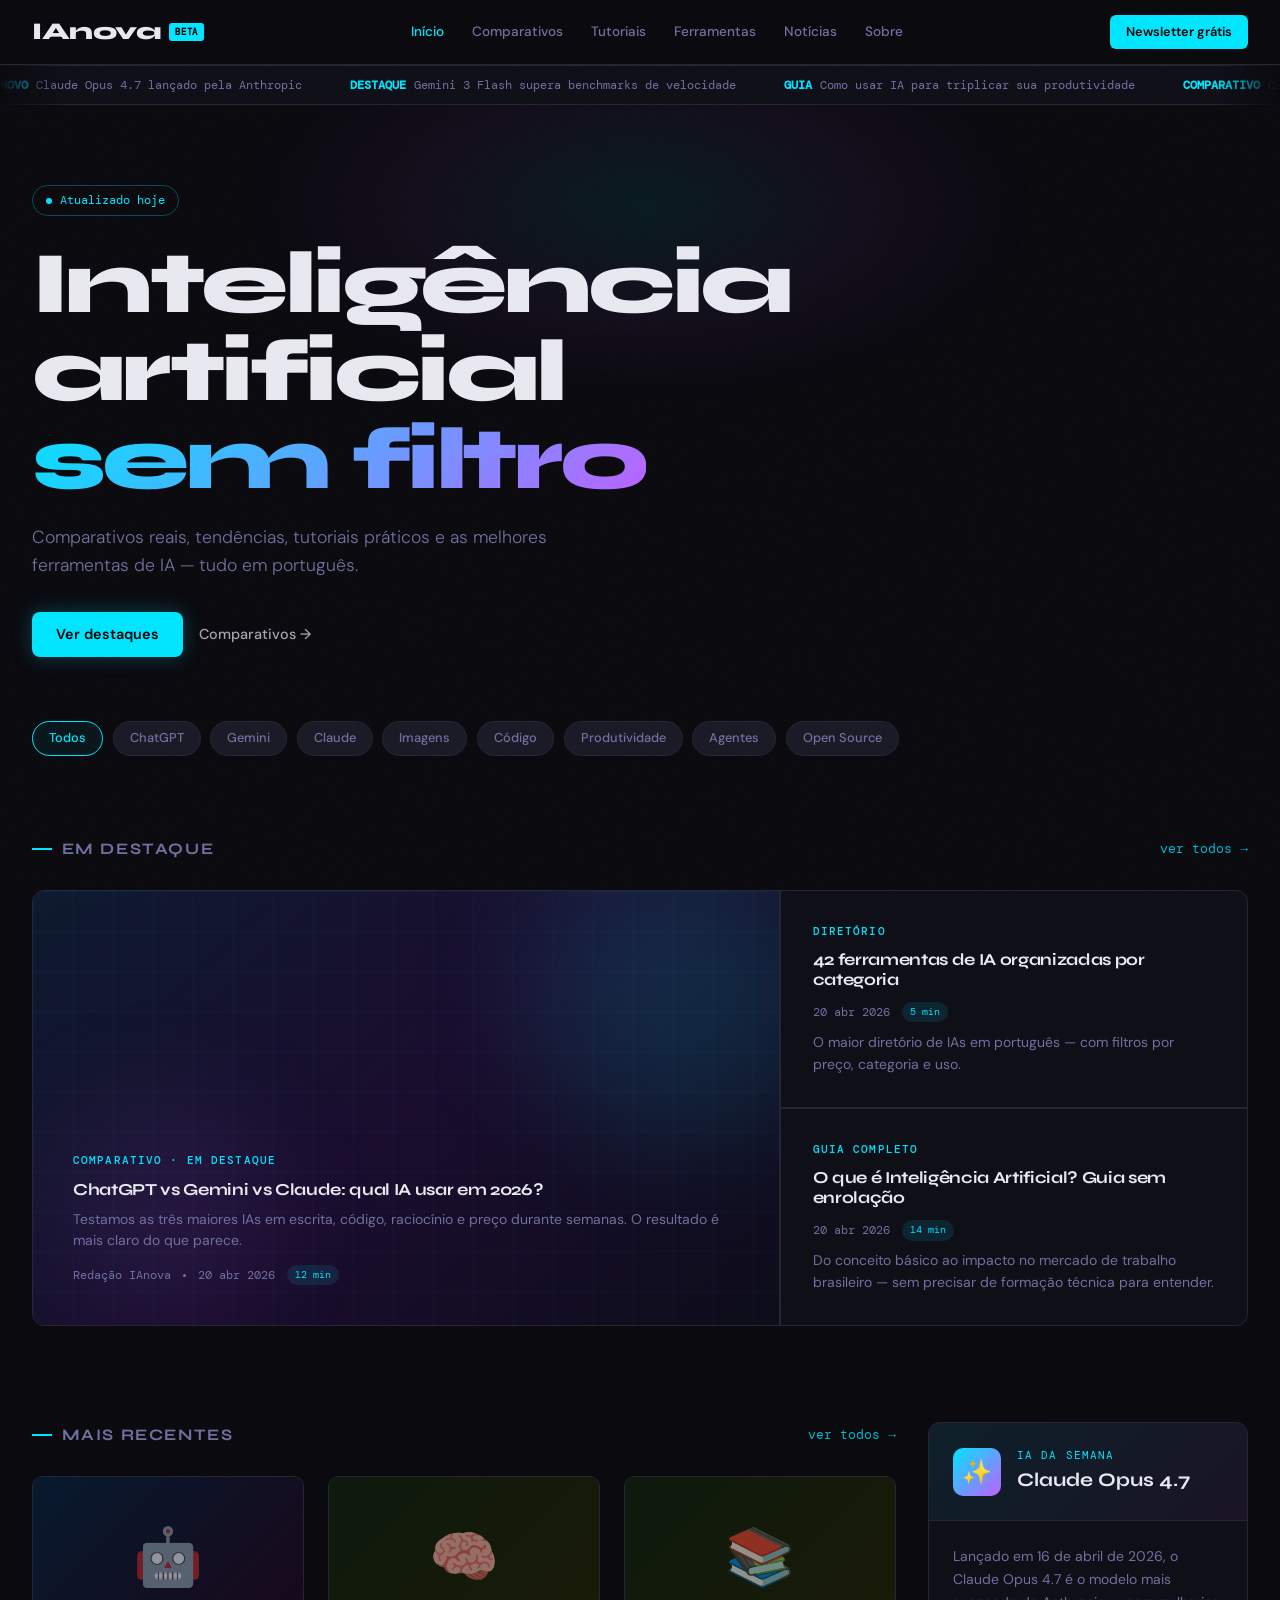
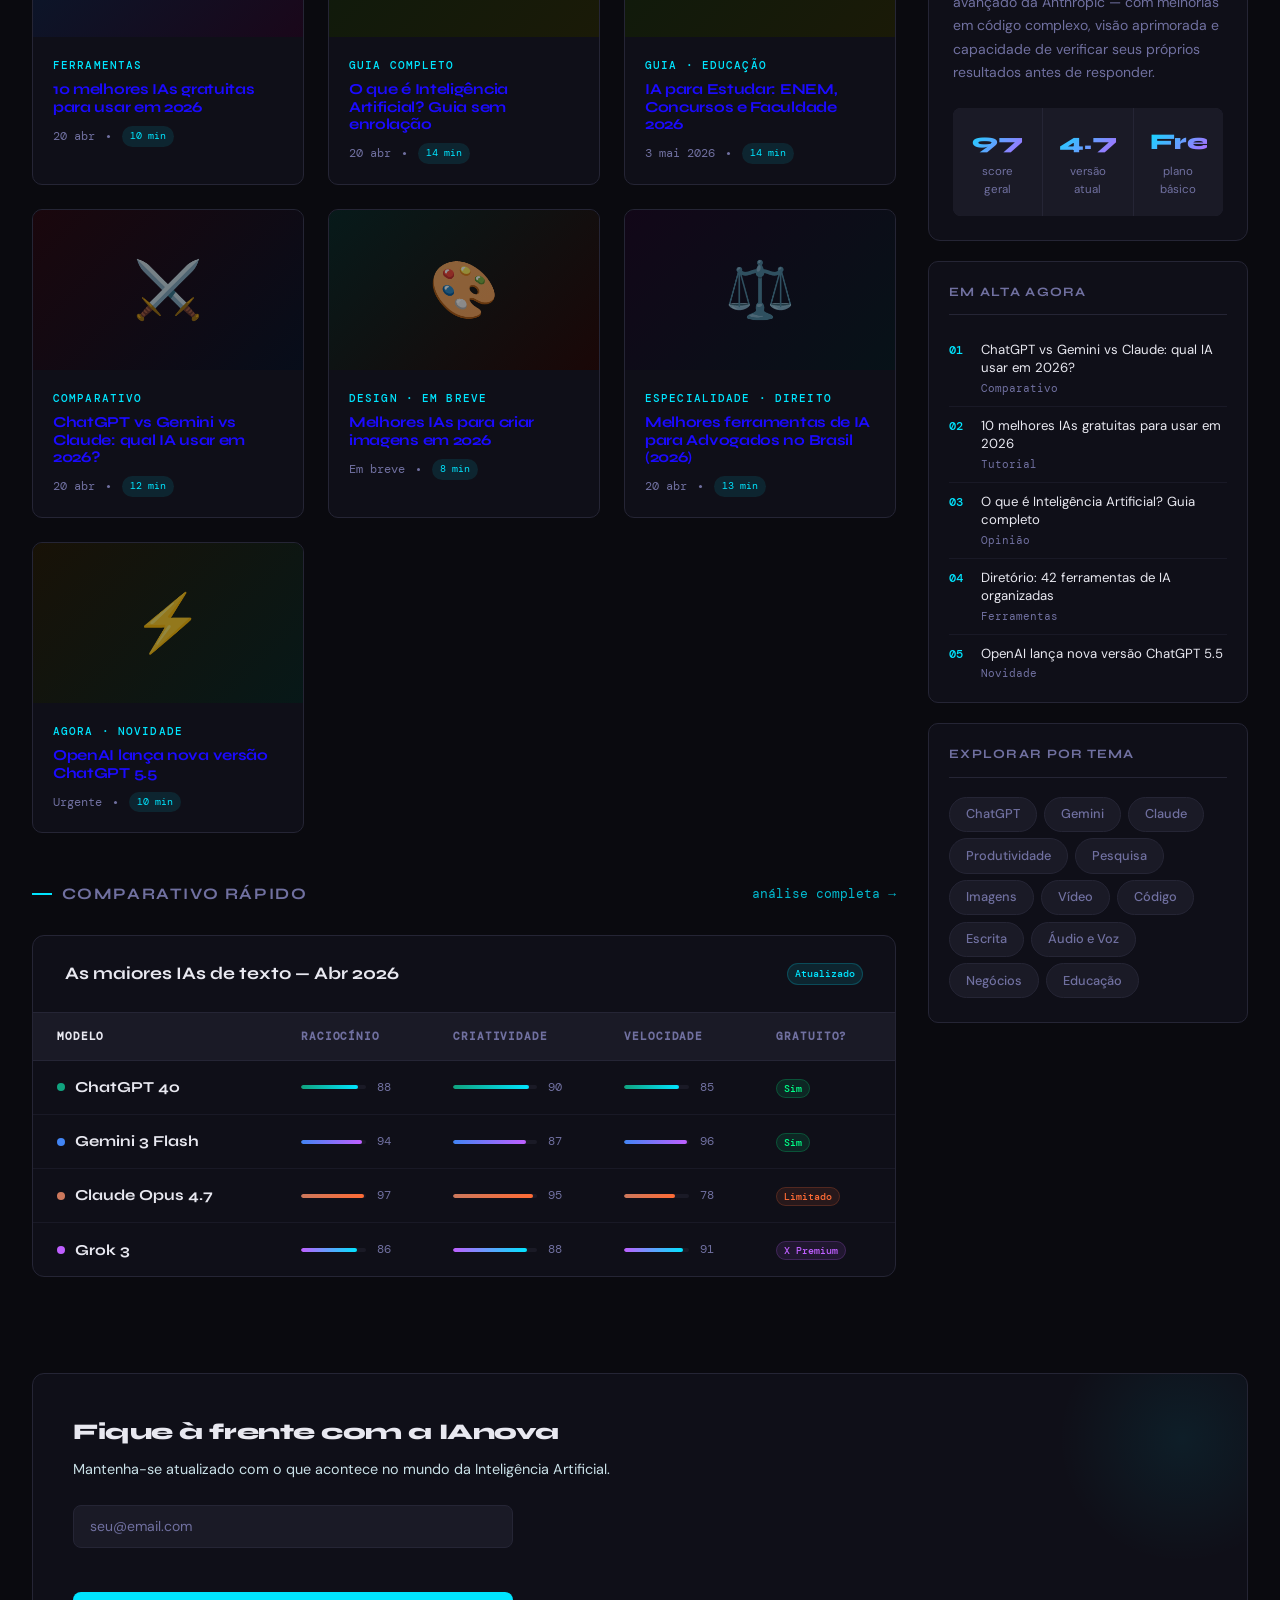
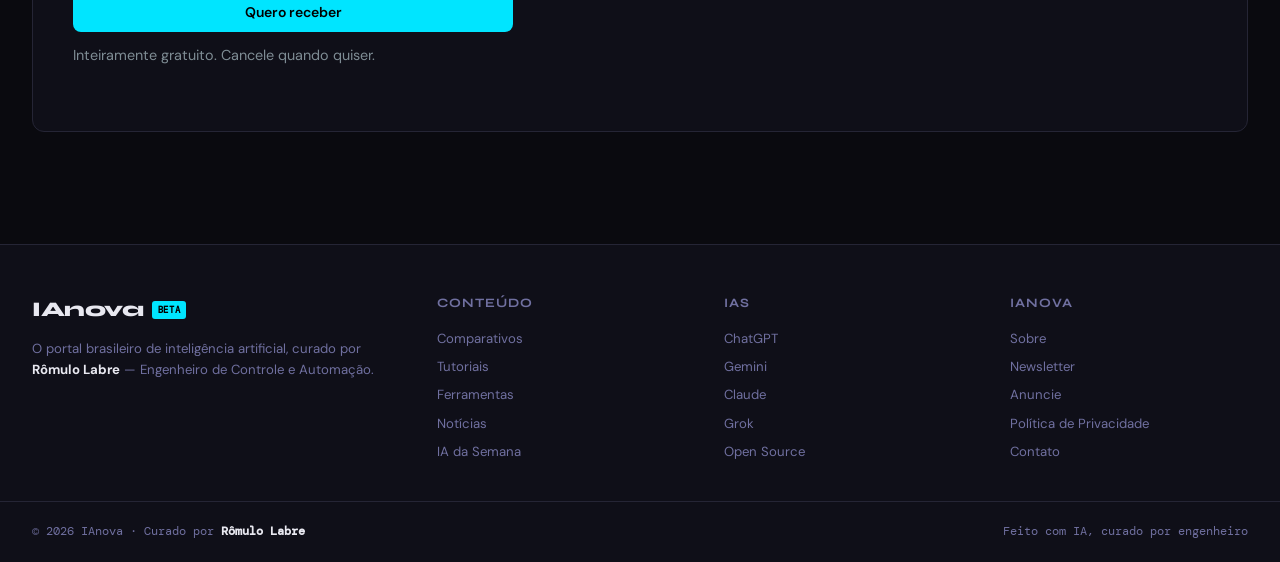
==== index.html @ 17c067c6 "Adicionado newsletter Add newsletter botao com captcha" ====
<!DOCTYPE html>
<html lang="pt-BR">
<head>
  <!-- Google tag (gtag.js) -->
<script async src="https://www.googletagmanager.com/gtag/js?id=G-01B01RZD96"></script>
<script>
  window.dataLayer = window.dataLayer || [];
  function gtag(){dataLayer.push(arguments);}
  gtag('js', new Date());

  gtag('config', 'G-01B01RZD96');
</script>
  <meta charset="UTF-8" />
  <meta name="viewport" content="width=device-width, initial-scale=1.0" />

  <!-- ═══ SEO PRIMÁRIO ═══ -->
  <title>IAnova — O portal de inteligência artificial</title>
  <meta name="description" content="Comparativos, tutoriais, novidades e as melhores ferramentas de inteligência artificial em português. Tudo que você precisa saber sobre IA — sem papo técnico desnecessário." />
  <meta name="keywords" content="inteligência artificial, IA, ChatGPT, Gemini, Claude, ferramentas de IA, comparativo IA, IA em português, inteligência artificial 2026, melhores IAs, IA para trabalho, IA para estudar" />
  <meta name="author" content="Redação IAnova" />
  <meta name="robots" content="index, follow, max-snippet:-1, max-image-preview:large, max-video-preview:-1" />
  <link rel="canonical" href="https://ianova.ia.br/" />
  <meta name="language" content="pt-BR" />
  <meta name="revisit-after" content="3 days" />
  <meta name="rating" content="general" />

  <!-- ═══ OPEN GRAPH (Facebook, WhatsApp, LinkedIn) ═══ -->
  <meta property="og:type" content="website" />
  <meta property="og:site_name" content="IAnova" />
  <meta property="og:title" content="IAnova — O portal brasileiro de inteligência artificial" />
  <meta property="og:description" content="Comparativos reais, tutoriais práticos e as melhores ferramentas de IA em português. Fique à frente com a IAnova." />
  <meta property="og:url" content="https://ianova.ia.br/" />
  <meta property="og:image" content="https://ianova.ia.br/assets/og-home.png" />
  <meta property="og:image:width" content="1200" />
  <meta property="og:image:height" content="630" />
  <meta property="og:image:alt" content="IAnova — Portal de Inteligência Artificial em Português" />
  <meta property="og:locale" content="pt_BR" />

  <!-- ═══ TWITTER / X CARD ═══ -->
  <meta name="twitter:card" content="summary_large_image" />
  <meta name="twitter:site" content="@ianova" />
  <meta name="twitter:title" content="IAnova — O portal brasileiro de inteligência artificial" />
  <meta name="twitter:description" content="Comparativos reais, tutoriais práticos e as melhores ferramentas de IA em português." />
  <meta name="twitter:image" content="https://ianova.ia.br/assets/og-home.png" />

  <!-- ═══ SCHEMA.ORG — WEBSITE ═══ -->
  <script type="application/ld+json">
  {
    "@context": "https://schema.org",
    "@type": "WebSite",
    "name": "IAnova",
    "url": "https://ianova.ia.br",
    "description": "Portal brasileiro de inteligência artificial com comparativos, tutoriais e novidades em português.",
    "inLanguage": "pt-BR",
    "potentialAction": {
      "@type": "SearchAction",
      "target": "https://ianova.ia.br/busca?q={search_term_string}",
      "query-input": "required name=search_term_string"
    },
    "publisher": {
      "@type": "Organization",
      "name": "IAnova",
      "url": "https://ianova.ia.br",
      "logo": {
        "@type": "ImageObject",
        "url": "https://ianova.ia.br/assets/logo.png"
      }
    }
  }
  </script>

  <!-- ═══ SCHEMA.ORG — SITELINKS SEARCHBOX ═══ -->
  <script type="application/ld+json">
  {
    "@context": "https://schema.org",
    "@type": "Organization",
    "name": "IAnova",
    "url": "https://ianova.ia.br",
    "sameAs": [
      "https://twitter.com/ianova",
      "https://instagram.com/ianova",
      "https://youtube.com/@ianova"
    ]
  }
  </script>

  <!-- ═══ PERFORMANCE ═══ -->
  <!-- ═══ CSS GLOBAL ═══ -->
  <link rel="stylesheet" href="style.css" />

  <link rel="preconnect" href="https://fonts.googleapis.com" />
  <link rel="preconnect" href="https://fonts.gstatic.com" crossorigin />
  <link href="https://fonts.googleapis.com/css2?family=Syne:wght@400;600;700;800&family=DM+Sans:ital,wght@0,300;0,400;0,500;1,300&family=DM+Mono:wght@400;500&display=swap" rel="stylesheet" />

  <!-- Favicon SVG (moderno, funciona na maioria dos browsers) -->
  <link rel="icon" type="image/svg+xml" href="favicon.svg" />

  <!-- Fallback para browsers antigos -->
  <link rel="shortcut icon" href="favicon.svg" />

  <style>
    /* ═══ CSS ESPECÍFICO DESTA PÁGINA ═══
       CSS global em style.css
    ═══════════════════════════════════ */
    *, *::before, *::after { box-sizing: border-box; margin: 0; padding: 0; }

    :root {
      --bg:        #0a0a0f;
      --bg2:       #0f0f18;
      --bg3:       #16161f;
      --surface:   #1a1a26;
      --border:    #252535;
      --text:      #e8e8f0;
      --text2:     #c9e0e7;
      --muted:     #7070a0;
      --accent:    #00e5ff;
      --accent2:   #bf5fff;
      --accent3:   #ff6b35;
      --green:     #00ff88;
      --blue:      #1b0aff;
      --font-head: 'Syne', sans-serif;
      --font-body: 'DM Sans', sans-serif;
      --font-mono: 'DM Mono', monospace;
    }

    html { scroll-behavior: smooth; }

    body {
      background: var(--bg);
      color: var(--text);
      font-family: var(--font-body);
      font-size: 16px;
      line-height: 1.6;
      overflow-x: hidden;
    }

    /* ─── NOISE OVERLAY ─── */
    body::before {
      content: '';
      position: fixed; inset: 0;
      background-image: url("data:image/svg+xml,%3Csvg viewBox='0 0 256 256' xmlns='http://www.w3.org/2000/svg'%3E%3Cfilter id='noise'%3E%3CfeTurbulence type='fractalNoise' baseFrequency='0.9' numOctaves='4' stitchTiles='stitch'/%3E%3C/filter%3E%3Crect width='100%25' height='100%25' filter='url(%23noise)' opacity='0.04'/%3E%3C/svg%3E");
      pointer-events: none; z-index: 9999; opacity: .4;
    }

    /* ─── SCROLLBAR ─── */
    ::-webkit-scrollbar { width: 4px; }
    ::-webkit-scrollbar-track { background: var(--bg); }
    ::-webkit-scrollbar-thumb { background: var(--accent); border-radius: 2px; }

    /* ─── HEADER ─── */
    header {
      position: sticky; top: 0; z-index: 100;
      background: rgba(10,10,15,.85);
      backdrop-filter: blur(20px);
      border-bottom: 1px solid var(--border);
    }

    .header-inner {
      max-width: 1280px; margin: 0 auto;
      padding: 0 2rem;
      display: flex; align-items: center; justify-content: space-between;
      height: 64px;
    }

    .logo {
      font-family: var(--font-head);
      font-size: 1.5rem; font-weight: 800;
      color: var(--text); text-decoration: none;
      display: flex; align-items: center; gap: .5rem;
      letter-spacing: -.02em;
    }

    .logo-badge {
      background: var(--accent);
      color: #000;
      font-size: .55rem; font-weight: 700;
      padding: 2px 6px; border-radius: 3px;
      font-family: var(--font-mono);
      letter-spacing: .08em;
    }

    nav { display: flex; gap: .25rem; }

    nav a {
      color: var(--muted); text-decoration: none;
      font-size: .85rem; font-weight: 500;
      padding: .4rem .75rem; border-radius: 6px;
      transition: color .2s, background .2s;
    }

    nav a:hover { color: var(--text); background: var(--surface); }
    nav a.active { color: var(--accent); }

    .header-cta {
      background: var(--accent);
      color: #000; border: none;
      font-family: var(--font-body); font-size: .8rem; font-weight: 600;
      padding: .45rem 1rem; border-radius: 6px; cursor: pointer;
      transition: opacity .2s, transform .15s;
      text-decoration: none;
    }
    .header-cta:hover { opacity: .85; transform: translateY(-1px); }

    /* ─── HERO ─── */
    .hero {
      position: relative;
      padding: 5rem 2rem 4rem;
      overflow: hidden;
      max-width: 1280px; margin: 0 auto;
    }

    .hero-glow {
      position: absolute; top: -100px; left: 50%;
      transform: translateX(-50%);
      width: 800px; height: 400px;
      background: radial-gradient(ellipse at center, rgba(0,229,255,.08) 0%, rgba(191,95,255,.05) 40%, transparent 70%);
      pointer-events: none;
    }

    .hero-tag {
      display: inline-flex; align-items: center; gap: .5rem;
      font-family: var(--font-mono); font-size: .75rem;
      color: var(--accent); border: 1px solid rgba(0,229,255,.3);
      padding: .3rem .8rem; border-radius: 100px;
      margin-bottom: 1.5rem;
      animation: fadeUp .6s ease both;
    }

    .hero-tag::before {
      content: ''; width: 6px; height: 6px;
      background: var(--accent); border-radius: 50%;
      animation: pulse 2s infinite;
    }

    @keyframes pulse {
      0%,100% { opacity: 1; transform: scale(1); }
      50% { opacity: .4; transform: scale(.7); }
    }

    .hero h1 {
      font-family: var(--font-head);
      font-size: clamp(2.8rem, 7vw, 5.5rem);
      font-weight: 800;
      line-height: 1.0;
      letter-spacing: -.04em;
      max-width: 800px;
      animation: fadeUp .6s .1s ease both;
    }

    .hero h1 em {
      font-style: normal;
      background: linear-gradient(135deg, var(--accent) 0%, var(--accent2) 100%);
      -webkit-background-clip: text; -webkit-text-fill-color: transparent;
      background-clip: text;
    }

    .hero-sub {
      font-size: 1.1rem; color: var(--muted); font-weight: 300;
      max-width: 520px; margin-top: 1.2rem;
      animation: fadeUp .6s .2s ease both;
    }

    .hero-actions {
      display: flex; gap: 1rem; align-items: center;
      margin-top: 2rem;
      animation: fadeUp .6s .3s ease both;
    }

    .btn-primary {
      background: var(--accent); color: #000;
      font-family: var(--font-body); font-weight: 600; font-size: .9rem;
      padding: .7rem 1.5rem; border-radius: 8px;
      text-decoration: none; border: none; cursor: pointer;
      transition: transform .15s, box-shadow .2s;
      box-shadow: 0 0 20px rgba(0,229,255,.25);
    }
    .btn-primary:hover { transform: translateY(-2px); box-shadow: 0 0 30px rgba(0,229,255,.4); }

    .btn-ghost {
      color: var(--text); font-size: .9rem; font-weight: 500;
      text-decoration: none; display: flex; align-items: center; gap: .4rem;
      opacity: .7; transition: opacity .2s;
    }
    .btn-ghost:hover { opacity: 1; }

    @keyframes fadeUp {
      from { opacity: 0; transform: translateY(16px); }
      to   { opacity: 1; transform: translateY(0); }
    }

    /* ─── TICKER ─── */
    .ticker-wrap {
      border-top: 1px solid var(--border);
      border-bottom: 1px solid var(--border);
      background: var(--bg2);
      overflow: hidden; padding: .6rem 0;
      position: relative;
      -webkit-mask-image: linear-gradient(to right, transparent 0%, black 5%, black 95%, transparent 100%);
      mask-image: linear-gradient(to right, transparent 0%, black 5%, black 95%, transparent 100%);
    }

    .ticker-inner {
      display: flex; gap: 3rem;
      animation: ticker 40s linear infinite;
      white-space: nowrap;
      will-change: transform;
      transform: translateZ(0);
      -webkit-font-smoothing: antialiased;
      backface-visibility: hidden;
    }

    .ticker-wrap:hover .ticker-inner { animation-play-state: paused; }

    .ticker-item {
      font-family: var(--font-mono); font-size: .75rem;
      color: var(--muted); display: flex; align-items: center; gap: .5rem;
      flex-shrink: 0;
    }

    .ticker-item span { color: var(--accent); font-weight: 600; }

    @keyframes ticker {
      from { transform: translate3d(0, 0, 0); }
      to   { transform: translate3d(-50%, 0, 0); }
    }

    /* ─── FEATURED ─── */
    .section { max-width: 1280px; margin: 0 auto; padding: 3rem 2rem; }

    .section-header {
      display: flex; align-items: center; justify-content: space-between;
      margin-bottom: 1.75rem;
    }

    .section-title {
      font-family: var(--font-head); font-size: 1rem; font-weight: 700;
      color: var(--muted); text-transform: uppercase; letter-spacing: .1em;
      display: flex; align-items: center; gap: .6rem;
    }

    .section-title::before {
      content: ''; display: block;
      width: 20px; height: 2px; background: var(--accent);
    }

    .see-all {
      font-size: .8rem; color: var(--accent); text-decoration: none;
      font-family: var(--font-mono);
      opacity: .8; transition: opacity .2s;
    }
    .see-all:hover { opacity: 1; }

    /* ─── FEATURED GRID ─── */
    .featured-grid {
      display: grid;
      grid-template-columns: 1.6fr 1fr;
      grid-template-rows: auto auto;
      gap: 1.5px;
      background: var(--border);
      border: 1px solid var(--border);
      border-radius: 12px;
      overflow: hidden;
    }

    .card {
      background: var(--bg2);
      padding: 2rem;
      position: relative;
      overflow: hidden;
      cursor: pointer;
      transition: background .2s;
    }
    .card:hover { background: var(--bg3); }

    .card-main {
      grid-row: 1 / 3;
      padding: 2.5rem;
      display: flex; flex-direction: column; justify-content: flex-end;
      min-height: 420px;
    }

    .card-main::before {
      content: '';
      position: absolute; inset: 0;
      background: linear-gradient(135deg, rgba(0,229,255,.06) 0%, rgba(191,95,255,.04) 100%);
    }

    .card-main .card-img-placeholder {
      position: absolute; inset: 0;
      background: linear-gradient(135deg, #0d1a2e 0%, #1a0d2e 50%, #0d0d1a 100%);
    }

    .card-img-placeholder { z-index: 0; }

    .card-img-placeholder .grid-lines {
      position: absolute; inset: 0;
      background-image:
        linear-gradient(rgba(0,229,255,.04) 1px, transparent 1px),
        linear-gradient(90deg, rgba(0,229,255,.04) 1px, transparent 1px);
      background-size: 40px 40px;
    }

    .card-img-placeholder .orb {
      position: absolute;
      border-radius: 50%;
      filter: blur(60px);
    }
    .orb-1 { width: 300px; height: 300px; background: rgba(0,229,255,.12); top: -50px; right: -50px; }
    .orb-2 { width: 200px; height: 200px; background: rgba(191,95,255,.1); bottom: 20px; left: 30px; }

    .card-content { position: relative; z-index: 1; }

    .card-category {
      font-family: var(--font-mono); font-size: .7rem; font-weight: 500;
      text-transform: uppercase; letter-spacing: .1em;
      color: var(--accent); margin-bottom: .6rem;
    }

    .card-title {
      font-family: var(--font-head); font-weight: 700;
      line-height: 1.15; letter-spacing: -.02em;
    }

    .card-main .card-title { font-size: clamp(1.4rem, 2.5vw, 2rem); color: #fff; }
    .card .card-title { font-size: 1.05rem; color: var(--text); }

    .card-meta {
      display: flex; align-items: center; gap: .75rem;
      margin-top: .8rem; font-size: .75rem; color: var(--muted);
      font-family: var(--font-mono);
    }

    .card-meta .dot { width: 3px; height: 3px; background: var(--muted); border-radius: 50%; }

    .read-time {
      background: rgba(0,229,255,.1); color: var(--accent);
      font-size: .65rem; padding: 2px 8px; border-radius: 100px;
      font-family: var(--font-mono);
    }

    .card-excerpt { font-size: .875rem; color: var(--muted); margin-top: .6rem; line-height: 1.55; }

    .card-tag {
      display: inline-block;
      background: var(--surface); color: var(--muted);
      font-size: .65rem; font-family: var(--font-mono);
      padding: 3px 8px; border-radius: 4px; margin-right: .3rem; margin-top: .5rem;
      border: 1px solid var(--border);
    }

    /* ─── TOPICS BAR ─── */
    .topics {
      max-width: 1280px; margin: 0 auto; padding: 0 2rem 2rem;
      display: flex; gap: .6rem; flex-wrap: wrap;
    }

    .topic-pill {
      background: var(--surface); color: var(--muted);
      font-size: .8rem; font-weight: 500;
      padding: .4rem 1rem; border-radius: 100px;
      border: 1px solid var(--border);
      text-decoration: none; cursor: pointer;
      transition: border-color .2s, color .2s, background .2s;
    }
    .topic-pill:hover, .topic-pill.active {
      border-color: var(--accent); color: var(--accent);
      background: rgba(0,229,255,.06);
    }

    /* ─── ARTICLE LIST ─── */
    .articles-grid {
      display: grid;
      grid-template-columns: repeat(3, 1fr);
      gap: 1.5rem;
    }

    .article-card {
      background: var(--bg2); border: 1px solid var(--border);
      border-radius: 10px; overflow: hidden;
      transition: border-color .2s, transform .2s;
      cursor: pointer; text-decoration: none; display: block;
    }

    .article-card:hover {
      border-color: rgba(0,229,255,.3);
      transform: translateY(-3px);
    }

    .article-thumb {
      height: 160px; position: relative; overflow: hidden;
    }

    .thumb-gradient {
      position: absolute; inset: 0;
    }

    .thumb-1 { background: linear-gradient(135deg, #071a2e, #1a071a); }
    .thumb-2 { background: linear-gradient(135deg, #0d1a0d, #1a1a07); }
    .thumb-3 { background: linear-gradient(135deg, #1a070d, #070d1a); }
    .thumb-4 { background: linear-gradient(135deg, #071a1a, #1a0707); }
    .thumb-5 { background: linear-gradient(135deg, #120718, #071218); }
    .thumb-6 { background: linear-gradient(135deg, #181207, #071818); }

    .thumb-icon {
      position: absolute; inset: 0;
      display: flex; align-items: center; justify-content: center;
      font-size: 3.5rem; opacity: .55;
    }

    .article-body { padding: 1.25rem; }
    .article-body .card-category { margin-bottom: .4rem; }
    .article-body .card-title { font-size: .95rem; color: var(--blue); }
    .article-body .card-meta { margin-top: .6rem; }

    /* ─── COMPARISON TABLE ─── */
    .compare-wrap {
      background: var(--bg2); border: 1px solid var(--border);
      border-radius: 12px; overflow: hidden;
    }

    .compare-header {
      padding: 1.5rem 2rem;
      border-bottom: 1px solid var(--border);
      display: flex; align-items: center; justify-content: space-between;
    }

    .compare-header h3 {
      font-family: var(--font-head); font-size: 1.1rem; font-weight: 700;
    }

    .compare-table { width: 100%; border-collapse: collapse; }

    .compare-table th {
      font-family: var(--font-mono); font-size: .7rem;
      text-transform: uppercase; letter-spacing: .08em;
      color: var(--muted); padding: .9rem 1.5rem;
      text-align: left; border-bottom: 1px solid var(--border);
      background: var(--surface);
    }

    .compare-table th:first-child { color: var(--text); }

    .compare-table td {
      padding: .9rem 1.5rem;
      font-size: .85rem; border-bottom: 1px solid rgba(37,37,53,.5);
      vertical-align: middle;
    }

    .compare-table tr:last-child td { border-bottom: none; }
    .compare-table tr:hover td { background: rgba(255,255,255,.02); }

    .ai-name {
      font-family: var(--font-head); font-weight: 700; font-size: .95rem;
      display: flex; align-items: center; gap: .6rem;
    }

    .ai-dot { width: 8px; height: 8px; border-radius: 50%; flex-shrink: 0; }

    .score-bar-wrap { display: flex; align-items: center; gap: .7rem; }
    .score-bar {
      flex: 1; height: 4px; background: var(--surface); border-radius: 2px; overflow: hidden;
    }
    .score-fill { height: 100%; border-radius: 2px; transition: width .8s ease; }
    .score-num { font-family: var(--font-mono); font-size: .75rem; color: var(--muted); min-width: 28px; }

    .badge {
      font-size: .65rem; font-family: var(--font-mono);
      padding: 2px 7px; border-radius: 100px; font-weight: 500;
    }
    .badge-green  { background: rgba(0,255,136,.1); color: var(--green); }
    .badge-blue   { background: rgba(0,229,255,.1); color: var(--accent); }
    .badge-purple { background: rgba(191,95,255,.1); color: var(--accent2); }
    .badge-orange { background: rgba(255,107,53,.1); color: var(--accent3); }

    /* ─── NEWSLETTER ─── */
    .newsletter {
      background: var(--bg2);
      border: 1px solid var(--border);
      border-radius: 12px;
      padding: 2.5rem;
      position: relative; overflow: hidden;
    }

    .newsletter::before {
      content: '';
      position: absolute; top: -60px; right: -60px;
      width: 250px; height: 250px;
      background: radial-gradient(circle, rgba(0,229,255,.07), transparent 70%);
      pointer-events: none;
    }

    .newsletter h3 {
      font-family: var(--font-head); font-size: 1.4rem; font-weight: 800;
      letter-spacing: -.02em; margin-bottom: .5rem;
    }

    .newsletter p { color: var(--text2); font-size: .9rem; margin-bottom: 1.5rem; }

    .nl-form { 
      display: flex; 
      max-width: 440px; 
      width: 100%;
    }

    .nl-input {
      width: 100%; /* O e-mail agora ocupa toda a largura do container */
      background: var(--surface); border: 1px solid var(--border);
      border-radius: 8px; padding: .7rem 1rem;
      color: var(--text); font-family: var(--font-body); font-size: .875rem;
      outline: none; transition: border-color .2s;
    }
    .nl-input::placeholder { color: var(--muted); }
    .nl-input::focus { border-color: var(--accent); }

    .nl-btn {
      background: var(--accent); color: #000;
      border: none; border-radius: 8px;
      font-family: var(--font-body); font-size: .875rem; font-weight: 600;
      padding: .7rem 1.25rem; cursor: pointer;
      transition: transform .15s, box-shadow .2s;
      white-space: nowrap;
      
      /* Novas propriedades para o botão se comportar bem abaixo do captcha */
      display: block;
      max-width: 440px;
      width: 100%;
      margin-top: 1.25rem;
    }
    .nl-btn:hover { transform: translateY(-1px); box-shadow: 0 4px 16px rgba(0,229,255,.3); }

    /* Ajuste no container do Captcha que fica entre o input e o botão */
    .nl-captcha-container {
      display: flex;
      justify-content: flex-start;
      max-width: 440px;
      margin-top: 1.25rem;
    }

    @media (max-width: 600px) {
      .nl-captcha-container {
        justify-content: center; /* Centraliza o reCAPTCHA no mobile */
      }
    }

    .nl-disclaimer { font-size: .72rem; color: var(--muted); margin-top: .75rem; opacity: .6; }

    /* ─── IA DA SEMANA ─── */
    .week-card {
      background: var(--bg2); border: 1px solid var(--border);
      border-radius: 12px; overflow: hidden;
    }

    .week-header {
      background: linear-gradient(135deg, rgba(0,229,255,.08), rgba(191,95,255,.06));
      padding: 1.5rem; border-bottom: 1px solid var(--border);
      display: flex; align-items: center; gap: 1rem;
    }

    .week-icon {
      width: 48px; height: 48px;
      background: linear-gradient(135deg, var(--accent), var(--accent2));
      border-radius: 10px;
      display: flex; align-items: center; justify-content: center;
      font-size: 1.5rem; flex-shrink: 0;
    }

    .week-label {
      font-family: var(--font-mono); font-size: .7rem;
      color: var(--accent); text-transform: uppercase; letter-spacing: .1em;
    }

    .week-name {
      font-family: var(--font-head); font-size: 1.2rem; font-weight: 700;
    }

    .week-body { padding: 1.5rem; }
    .week-body p { font-size: .875rem; color: var(--muted); line-height: 1.65; }

    .week-stats {
      display: grid; grid-template-columns: repeat(3, 1fr);
      gap: 1px; background: var(--border);
      margin-top: 1.5rem; border-radius: 8px; overflow: hidden;
    }

    .week-stat {
      background: var(--surface); padding: 1rem;
      text-align: center;
    }

    .week-stat .val {
      font-family: var(--font-head); font-size: 1.4rem; font-weight: 800;
      background: linear-gradient(135deg, var(--accent), var(--accent2));
      -webkit-background-clip: text; -webkit-text-fill-color: transparent;
      background-clip: text;
    }

    .week-stat .lbl { font-size: .72rem; color: var(--muted); margin-top: .2rem; }

    /* ─── SIDEBAR ─── */
    .two-col {
      display: grid; grid-template-columns: 1fr 320px; gap: 2rem;
      align-items: start;
    }

    .sidebar-widget {
      background: var(--bg2); border: 1px solid var(--border);
      border-radius: 10px; padding: 1.25rem; margin-bottom: 1.25rem;
    }

    .widget-title {
      font-family: var(--font-head); font-size: .8rem; font-weight: 700;
      color: var(--muted); text-transform: uppercase; letter-spacing: .1em;
      margin-bottom: 1rem; padding-bottom: .75rem;
      border-bottom: 1px solid var(--border);
    }

    .trending-item {
      display: flex; gap: .75rem; align-items: flex-start;
      padding: .6rem 0; border-bottom: 1px solid rgba(37,37,53,.5);
    }
    .trending-item:last-child { border-bottom: none; padding-bottom: 0; }

    .trending-num {
      font-family: var(--font-mono); font-size: .75rem;
      color: var(--accent); font-weight: 500; flex-shrink: 0;
      width: 20px;
    }

    .trending-text { font-size: .825rem; line-height: 1.4; }
    .trending-text a { color: var(--text); text-decoration: none; }
    .trending-text a:hover { color: var(--accent); }
    .trending-cat { font-size: .7rem; color: var(--muted); margin-top: .2rem; font-family: var(--font-mono); }

    /* ─── FOOTER ─── */
    footer {
      border-top: 1px solid var(--border);
      background: var(--bg2);
      margin-top: 4rem;
    }

    .footer-inner {
      max-width: 1280px; margin: 0 auto;
      padding: 3rem 2rem 2rem;
      display: grid; grid-template-columns: 1.5fr 1fr 1fr 1fr;
      gap: 3rem;
    }

    .footer-brand .logo { font-size: 1.3rem; margin-bottom: .75rem; }
    .footer-brand p { font-size: .825rem; color: var(--muted); line-height: 1.6; }

    .footer-col h4 {
      font-family: var(--font-head); font-size: .8rem; font-weight: 700;
      text-transform: uppercase; letter-spacing: .08em;
      color: var(--muted); margin-bottom: .9rem;
    }

    .footer-col a {
      display: block; color: var(--muted); text-decoration: none;
      font-size: .825rem; margin-bottom: .45rem;
      transition: color .2s;
    }
    .footer-col a:hover { color: var(--accent); }

    .footer-bottom {
      max-width: 1280px; margin: 0 auto;
      padding: 1.25rem 2rem;
      border-top: 1px solid var(--border);
      display: flex; align-items: center; justify-content: space-between;
      font-size: .75rem; color: var(--muted);
      font-family: var(--font-mono);
    }

    /* ─── HAMBURGER MENU ─── */
    .menu-toggle {
      display: none;
      flex-direction: column; gap: 5px;
      background: none; border: none; cursor: pointer; padding: .4rem;
    }
    .menu-toggle span {
      display: block; width: 22px; height: 2px;
      background: var(--text); border-radius: 2px;
      transition: all .25s;
    }
    .mobile-nav {
      display: none;
      flex-direction: column;
      background: var(--bg2);
      border-bottom: 1px solid var(--border);
      padding: .75rem 1.25rem;
    }
    .mobile-nav a {
      color: var(--muted); text-decoration: none;
      font-size: .95rem; font-weight: 500;
      padding: .65rem 0;
      border-bottom: 1px solid var(--border);
      transition: color .2s;
    }
    .mobile-nav a:last-child { border-bottom: none; }
    .mobile-nav a:hover { color: var(--accent); }
    .mobile-nav.open { display: flex; }

    /* Fixed hamburger overlay so it works from anywhere on page */
    .mobile-nav {
      position: fixed !important;
      top: 64px; left: 0; right: 0;
      z-index: 200;
      box-shadow: 0 8px 32px rgba(0,0,0,.5);
      max-height: calc(100vh - 64px);
      overflow-y: auto;
    }
    /* Backdrop to close on outside click */
    .nav-backdrop {
      display: none;
      position: fixed; inset: 0; top: 64px;
      z-index: 199;
      background: rgba(0,0,0,.4);
    }
    .nav-backdrop.open { display: block; }

    /* ─── TABLET ─── */
    @media (max-width: 900px) {
      .featured-grid { grid-template-columns: 1fr; }
      .card-main { grid-row: auto; min-height: 280px; }
      .articles-grid { grid-template-columns: 1fr 1fr; }
      .two-col { grid-template-columns: 1fr; }
      .footer-inner { grid-template-columns: 1fr 1fr; }
      nav { display: none; }
      .menu-toggle { display: flex; }
      .header-cta { display: none; }
    }

    /* ─── MOBILE ─── */
    @media (max-width: 600px) {
      /* Layout */
      .articles-grid { grid-template-columns: 1fr; }
      .footer-inner { grid-template-columns: 1fr; gap: 1.5rem; }
      .nl-form { flex-direction: column; }
      .topics { padding: 0 1rem 1.5rem; gap: .4rem; }
      .section { padding: 2rem 1rem; }

      /* Hero — corrige repuxamento e espaçamento */
      .hero { padding: 3rem 1rem 2.5rem; }
      .hero h1 {
        font-size: 2.2rem;
        letter-spacing: -.01em;   /* muito menos apertado no mobile */
        line-height: 1.15;
      }
      .hero-sub { font-size: 1rem; }
      .hero-actions { flex-direction: column; align-items: flex-start; gap: .75rem; }

      /* Header */
      .header-inner { padding: 0 1rem; }
      .logo { font-size: 1.25rem; }

      /* Cards */
      .card-main { min-height: 240px; padding: 1.5rem; }
      .card { padding: 1.25rem; }
      .card-main .card-title { font-size: 1.3rem; }

      /* Featured grid — empilha sem cortar */
      .featured-grid { gap: 1px; border-radius: 8px; }

      /* Footer */
      .footer-inner { padding: 2rem 1rem 1rem; }
      .footer-bottom { flex-direction: column; gap: .5rem; text-align: center; padding: 1rem; }

      /* Newsletter */
      .newsletter { padding: 1.75rem 1rem; }
      .newsletter h3 { font-size: 1.2rem; }

      /* Compare table — scroll horizontal */
      .compare-wrap { overflow-x: auto; }
      .compare-table { min-width: 560px; }

      /* Sidebar esconde no mobile */
      .sidebar-widget { display: none; }
      .two-col aside { display: none; }
    }

    /* ─── EM ALTA MOBILE ONLY ─── */
    .em-alta-mobile { display: none; }
    @media (max-width: 600px) {
      .em-alta-mobile { display: block; }
      .em-alta-mobile .sidebar-widget { display: block !important; }
    }

    /* ─── TEXT OVERFLOW FIX ─── */
    .card-title, .card-excerpt, .card-category,
    .article-body .card-title, .trending-text a {
      overflow-wrap: break-word;
      word-break: break-word;
    }
    .card { overflow: hidden; }
    .article-card .article-body { overflow: hidden; }

    /* Prevent any element from overflowing its container */
    * { min-width: 0; }

    @media (max-width: 600px) {
      .section-header { flex-wrap: wrap; gap: .5rem; }
      .compare-table th, .compare-table td { padding: .7rem .75rem; font-size: .78rem; }
      .week-stats { grid-template-columns: repeat(3,1fr); }
      .hero-actions { flex-direction: column; align-items: flex-start; }
      .topics { overflow-x: auto; flex-wrap: nowrap; padding-bottom: .75rem; }
      .topic-pill { flex-shrink: 0; }
    }

    /* ─── AJUSTES DA NEWSLETTER BREVO ─── */
    :where(.sib-form-message-panel) { display: none; }

    .msg-feedback {
      padding: 1rem;
      border-radius: 8px;
      font-size: .875rem;
      margin-bottom: 1.5rem;
      text-align: left;
      font-family: var(--font-mono);
    }
    .msg-error { background: rgba(255,107,53,.1); color: var(--accent3); border: 1px solid rgba(255,107,53,.2); }
    .msg-success { background: rgba(0,255,136,.1); color: var(--green); border: 1px solid rgba(0,255,136,.2); }

    .sutil-error-label {
      display: block;
      font-size: .75rem;
      color: var(--accent3);
      margin-top: .5rem;
      font-family: var(--font-mono);
    }

    .nl-captcha-container {
      display: flex;
      justify-content: flex-start;
      margin-top: 1rem;
    }

    /* Garante o comportamento correto do formulário no layout flex que você já criou */
    .newsletter form {
      width: 100%;
    }

    @media (max-width: 600px) {
      .nl-captcha-container {
        justify-content: center;
      }
    }
  </style>
</head>
<body>

<!-- HEADER -->
<header>
  <div class="header-inner">
    <a href="index.html" class="logo">
      IAnova
      <span class="logo-badge">BETA</span>
    </a>
    <nav>
      <a href="index.html" class="active">Início</a>
      <a href="chatgpt-vs-gemini-vs-claude-2026.html" target="_blank">Comparativos</a>
      <a href="o-que-e-inteligencia-artificial.html" target="_blank">Tutoriais</a>
      <a href="ferramentas.html" target="_blank">Ferramentas</a>
      <a href="gpt-5-5-openai-lancamento-abril-2026.html">Notícias</a>
      <a href="sobre.html">Sobre</a>
    </nav>
    <a href="#newsletter" class="header-cta">Newsletter grátis</a>
    <button class="menu-toggle" onclick="toggleMenu()" aria-label="Menu">
      <span></span><span></span><span></span>
    </button>
  </div>
</header>
<nav class="mobile-nav" id="mobileNav">
  <a href="index.html">Início</a>
  <a href="chatgpt-vs-gemini-vs-claude-2026.html" target="_blank">Comparativos</a>
  <a href="o-que-e-inteligencia-artificial.html" target="_blank">Tutoriais & Guias</a>
  <a href="ferramentas.html" target="_blank">Ferramentas</a>
  <a href="gpt-5-5-openai-lancamento-abril-2026.html">Notícias</a>
  <a href="sobre.html">Sobre</a>
  <a href="#newsletter" style="color:var(--accent);font-weight:600;">Newsletter grátis →</a>
</nav>
<div class="nav-backdrop" id="navBackdrop" onclick="closeMenu()"></div>

<!-- TICKER -->
<div class="ticker-wrap">
  <div class="ticker-inner">
    <div class="ticker-item"><span>NOVO</span> Claude Opus 4.7 lançado pela Anthropic</div>
    <div class="ticker-item"><span>DESTAQUE</span> Gemini 3 Flash supera benchmarks de velocidade</div>
    <div class="ticker-item"><span>GUIA</span> Como usar IA para triplicar sua produtividade</div>
    <div class="ticker-item"><span>COMPARATIVO</span> Claude vs ChatGPT — análise completa</div>
    <div class="ticker-item"><span>FERRAMENTA</span> Midjourney v7 disponível para todos</div>
    <div class="ticker-item"><span>TENDÊNCIA</span> Agentes de IA dominam 2026</div>
    <div class="ticker-item"><span>NOVO</span> Claude Opus 4.7 lançado pela Anthropic</div>
    <div class="ticker-item"><span>DESTAQUE</span> Gemini 3 Flash supera benchmarks de velocidade</div>
    <div class="ticker-item"><span>GUIA</span> Como usar IA para triplicar sua produtividade</div>
    <div class="ticker-item"><span>COMPARATIVO</span> Claude vs ChatGPT — análise completa</div>
    <div class="ticker-item"><span>FERRAMENTA</span> Midjourney v7 disponível para todos</div>
    <div class="ticker-item"><span>TENDÊNCIA</span> Agentes de IA dominam 2026</div>
  </div>
</div>

<!-- HERO -->
<div class="hero">
  <div class="hero-glow"></div>
  <div class="hero-tag">Atualizado hoje</div>
  <h1>Inteligência<br>artificial <em>sem filtro</em></h1>
  <p class="hero-sub">Comparativos reais, tendências, tutoriais práticos e as melhores ferramentas de IA — tudo em português.</p>
  <div class="hero-actions">
    <a href="#destaques" class="btn-primary">Ver destaques</a>
    <a href="#comparativos" class="btn-ghost">
      Comparativos →
    </a>
  </div>
</div>

<!-- TOPICS -->
<div class="topics">
  <a href="#destaques" class="topic-pill active">Todos</a>
  <a href="chatgpt-vs-gemini-vs-claude-2026.html" class="topic-pill">ChatGPT</a>
  <a href="chatgpt-vs-gemini-vs-claude-2026.html" class="topic-pill">Gemini</a>
  <a href="chatgpt-vs-gemini-vs-claude-2026.html" class="topic-pill">Claude</a>
  <a href="https://ianova.ia.br/ferramentas.html" class="topic-pill">Imagens</a>
  <a href="https://ianova.ia.br/ferramentas.html" class="topic-pill">Código</a>
  <a href="https://ianova.ia.br/ferramentas.html" class="topic-pill">Produtividade</a>
  <a href="https://ianova.ia.br/ferramentas.html" class="topic-pill">Agentes</a>
  <a href="https://ianova.ia.br/ferramentas.html" class="topic-pill">Open Source</a>
</div>

<!-- FEATURED -->
<section class="section" id="destaques">
  <div class="section-header">
    <div class="section-title">Em destaque</div>
    <a href="#destaques" class="see-all">ver todos →</a>
  </div>
  <div class="featured-grid">

    <!-- Main card -->
    <a href="chatgpt-vs-gemini-vs-claude-2026.html" target="_blank" rel="noopener" class="card card-main" style="text-decoration:none;">
      <div class="card-img-placeholder">
        <div class="grid-lines"></div>
        <div class="orb orb-1"></div>
        <div class="orb orb-2"></div>
      </div>
      <div class="card-content">
        <div class="card-category">Comparativo · Em destaque</div>
        <h2 class="card-title">ChatGPT vs Gemini vs Claude: qual IA usar em 2026?</h2>
        <p class="card-excerpt">Testamos as três maiores IAs em escrita, código, raciocínio e preço durante semanas. O resultado é mais claro do que parece.</p>
        <div class="card-meta">
          <span>Redação IAnova</span>
          <span class="dot"></span>
          <span>20 abr 2026</span>
          <span class="read-time">12 min</span>
        </div>
      </div>
    </a>

    <!-- Side cards -->
    <a href="ferramentas.html" target="_blank" rel="noopener" class="card" style="text-decoration:none;">
      <div class="card-category">Diretório</div>
      <h3 class="card-title">42 ferramentas de IA organizadas por categoria</h3>
      <div class="card-meta">
        <span>20 abr 2026</span>
        <span class="read-time">5 min</span>
      </div>
      <p class="card-excerpt">O maior diretório de IAs em português — com filtros por preço, categoria e uso.</p>
    </a>


    <a href="o-que-e-inteligencia-artificial.html" target="_blank" rel="noopener" class="card" style="text-decoration:none;">
      <div class="card-category">Guia completo</div>
      <h3 class="card-title">O que é Inteligência Artificial? Guia sem enrolação</h3>
      <div class="card-meta">
        <span>20 abr 2026</span>
        <span class="read-time">14 min</span>
      </div>
      <p class="card-excerpt">Do conceito básico ao impacto no mercado de trabalho brasileiro — sem precisar de formação técnica para entender.</p>
    </a>

  </div>
</section>

<!-- EM ALTA AGORA — seção mobile (visível só no mobile) -->
<section class="section em-alta-mobile" style="padding-top:0;">
  <div class="sidebar-widget" style="margin-bottom:0;">
    <div class="widget-title">Em alta agora</div>
    <div class="trending-item">
      <span class="trending-num">01</span>
      <div class="trending-text">
        <a href="chatgpt-vs-gemini-vs-claude-2026.html" target="_blank" rel="noopener">ChatGPT vs Gemini vs Claude: qual IA usar em 2026?</a>
        <div class="trending-cat">Comparativo</div>
      </div>
    </div>
    <div class="trending-item">
      <span class="trending-num">02</span>
      <div class="trending-text">
        <a href="ias-gratuitas-2026.html" target="_blank" rel="noopener">10 melhores IAs gratuitas para usar em 2026</a>
        <div class="trending-cat">Tutorial</div>
      </div>
    </div>
    <div class="trending-item">
      <span class="trending-num">03</span>
      <div class="trending-text">
        <a href="o-que-e-inteligencia-artificial.html" target="_blank" rel="noopener">O que é Inteligência Artificial? Guia completo</a>
        <div class="trending-cat">Opinião</div>
      </div>
    </div>
    <div class="trending-item">
      <span class="trending-num">04</span>
      <div class="trending-text">
        <a href="ferramentas.html" target="_blank" rel="noopener">Diretório: 42 ferramentas de IA organizadas</a>
        <div class="trending-cat">Ferramentas</div>
      </div>
    </div>
    <div class="trending-item">
      <span class="trending-num">05</span>
      <div class="trending-text">
        <a href="gpt-5-5-openai-lancamento-abril-2026.html" target="_blank" rel="noopener">OpenAI lança nova versão ChatGPT 5.5</a>
        <div class="trending-cat">Novidade</div>
      </div>
    </div>
  </div>
</section>

<!-- DOIS COLUNAS: ARTIGOS + SIDEBAR -->
<section class="section">
  <div class="two-col">

    <!-- MAIN CONTENT -->
    <div>

      <!-- ARTIGOS RECENTES -->
      <div class="section-header">
        <div class="section-title">Mais recentes</div>
        <a href="#" class="see-all">ver todos →</a>
      </div>
      <div class="articles-grid" style="margin-bottom:3rem;">

        <a href="ias-gratuitas-2026.html" target="_blank" rel="noopener" class="article-card">
          <div class="article-thumb"><div class="thumb-gradient thumb-1"></div><div class="thumb-icon">🤖</div></div>
          <div class="article-body">
            <div class="card-category">Ferramentas</div>
            <h3 class="card-title">10 melhores IAs gratuitas para usar em 2026</h3>
            <div class="card-meta">
              <span>20 abr</span><span class="dot"></span>
              <span class="read-time">10 min</span>
            </div>
          </div>
        </a>

        <a href="o-que-e-inteligencia-artificial.html" target="_blank" rel="noopener" class="article-card">
          <div class="article-thumb"><div class="thumb-gradient thumb-2"></div><div class="thumb-icon">🧠</div></div>
          <div class="article-body">
            <div class="card-category">Guia completo</div>
            <h3 class="card-title">O que é Inteligência Artificial? Guia sem enrolação</h3>
            <div class="card-meta">
              <span>20 abr</span><span class="dot"></span>
              <span class="read-time">14 min</span>
            </div>
          </div>
        </a>

        <a href="ia-para-estudar-guia-completo-2026.html" class="article-card">
          <div class="article-thumb"><div class="thumb-gradient thumb-2"></div><div class="thumb-icon">📚</div></div>
          <div class="article-body">
            <div class="card-category">Guia · Educação</div>
            <h3 class="card-title">IA para Estudar: ENEM, Concursos e Faculdade 2026</h3>
            <div class="card-meta">
              <span>3 mai 2026</span><span class="dot"></span>
              <span class="read-time">14 min</span>
            </div>
          </div>
        </a>

        <a href="chatgpt-vs-gemini-vs-claude-2026.html" target="_blank" rel="noopener" class="article-card">
          <div class="article-thumb"><div class="thumb-gradient thumb-3"></div><div class="thumb-icon">⚔️</div></div>
          <div class="article-body">
            <div class="card-category">Comparativo</div>
            <h3 class="card-title">ChatGPT vs Gemini vs Claude: qual IA usar em 2026?</h3>
            <div class="card-meta">
              <span>20 abr</span><span class="dot"></span>
              <span class="read-time">12 min</span>
            </div>
          </div>
        </a>

        <a href="ferramentas.html" target="_blank" rel="noopener" class="article-card">
          <div class="article-thumb"><div class="thumb-gradient thumb-4"></div><div class="thumb-icon">🎨</div></div>
          <div class="article-body">
            <div class="card-category">Design · Em breve</div>
            <h3 class="card-title">Melhores IAs para criar imagens em 2026</h3>
            <div class="card-meta">
              <span>Em breve</span><span class="dot"></span>
              <span class="read-time">8 min</span>
            </div>
          </div>
        </a>

        <a href="ia-para-advogados-brasil-2026.html" target="_blank" rel="noopener" class="article-card">
          <div class="article-thumb"><div class="thumb-gradient thumb-5"></div><div class="thumb-icon">⚖️</div></div>
          <div class="article-body">
            <div class="card-category">Especialidade · Direito</div>
            <h3 class="card-title">Melhores ferramentas de IA para Advogados no Brasil (2026)</h3>
            <div class="card-meta">
              <span>20 abr</span><span class="dot"></span>
              <span class="read-time">13 min</span>
            </div>
          </div>
        </a>

        <a href="gpt-5-5-openai-lancamento-abril-2026.html" target="_blank" rel="noopener" class="article-card">
          <div class="article-thumb"><div class="thumb-gradient thumb-6"></div><div class="thumb-icon">⚡</div></div>
          <div class="article-body">
            <div class="card-category">Agora · Novidade</div>
            <h3 class="card-title">OpenAI lança nova versão ChatGPT 5.5</h3>
            <div class="card-meta">
              <span>Urgente</span><span class="dot"></span>
              <span class="read-time">10 min</span>
            </div>
          </div>
        </a>

      </div>

      <!-- COMPARATIVO TABLE -->
      <div class="section-header" id="comparativos">
        <div class="section-title">Comparativo rápido</div>
        <a href="chatgpt-vs-gemini-vs-claude-2026.html" target="_blank" rel="noopener" class="see-all">análise completa →</a>
      </div>
      <div class="compare-wrap">
        <div class="compare-header">
          <h3>As maiores IAs de texto — Abr 2026</h3>
          <span class="badge badge-blue">Atualizado</span>
        </div>
        <table class="compare-table">
          <thead>
            <tr>
              <th>Modelo</th>
              <th>Raciocínio</th>
              <th>Criatividade</th>
              <th>Velocidade</th>
              <th>Gratuito?</th>
            </tr>
          </thead>
          <tbody>
            <tr>
              <td><div class="ai-name"><div class="ai-dot" style="background:#10a37f"></div>ChatGPT 4o</div></td>
              <td><div class="score-bar-wrap"><div class="score-bar"><div class="score-fill" style="width:88%;background:linear-gradient(90deg,#10a37f,#00e5ff)"></div></div><span class="score-num">88</span></div></td>
              <td><div class="score-bar-wrap"><div class="score-bar"><div class="score-fill" style="width:90%;background:linear-gradient(90deg,#10a37f,#00e5ff)"></div></div><span class="score-num">90</span></div></td>
              <td><div class="score-bar-wrap"><div class="score-bar"><div class="score-fill" style="width:85%;background:linear-gradient(90deg,#10a37f,#00e5ff)"></div></div><span class="score-num">85</span></div></td>
              <td><span class="badge badge-green">Sim</span></td>
            </tr>
            <tr>
              <td><div class="ai-name"><div class="ai-dot" style="background:#4285f4"></div>Gemini 3 Flash</div></td>
              <td><div class="score-bar-wrap"><div class="score-bar"><div class="score-fill" style="width:94%;background:linear-gradient(90deg,#4285f4,#bf5fff)"></div></div><span class="score-num">94</span></div></td>
              <td><div class="score-bar-wrap"><div class="score-bar"><div class="score-fill" style="width:87%;background:linear-gradient(90deg,#4285f4,#bf5fff)"></div></div><span class="score-num">87</span></div></td>
              <td><div class="score-bar-wrap"><div class="score-bar"><div class="score-fill" style="width:96%;background:linear-gradient(90deg,#4285f4,#bf5fff)"></div></div><span class="score-num">96</span></div></td>
              <td><span class="badge badge-green">Sim</span></td>
            </tr>
            <tr>
              <td><div class="ai-name"><div class="ai-dot" style="background:#cc785c"></div>Claude Opus 4.7</div></td>
              <td><div class="score-bar-wrap"><div class="score-bar"><div class="score-fill" style="width:97%;background:linear-gradient(90deg,#cc785c,#ff6b35)"></div></div><span class="score-num">97</span></div></td>
              <td><div class="score-bar-wrap"><div class="score-bar"><div class="score-fill" style="width:95%;background:linear-gradient(90deg,#cc785c,#ff6b35)"></div></div><span class="score-num">95</span></div></td>
              <td><div class="score-bar-wrap"><div class="score-bar"><div class="score-fill" style="width:78%;background:linear-gradient(90deg,#cc785c,#ff6b35)"></div></div><span class="score-num">78</span></div></td>
              <td><span class="badge badge-orange">Limitado</span></td>
            </tr>
            <tr>
              <td><div class="ai-name"><div class="ai-dot" style="background:#bf5fff"></div>Grok 3</div></td>
              <td><div class="score-bar-wrap"><div class="score-bar"><div class="score-fill" style="width:86%;background:linear-gradient(90deg,#bf5fff,#00e5ff)"></div></div><span class="score-num">86</span></div></td>
              <td><div class="score-bar-wrap"><div class="score-bar"><div class="score-fill" style="width:88%;background:linear-gradient(90deg,#bf5fff,#00e5ff)"></div></div><span class="score-num">88</span></div></td>
              <td><div class="score-bar-wrap"><div class="score-bar"><div class="score-fill" style="width:91%;background:linear-gradient(90deg,#bf5fff,#00e5ff)"></div></div><span class="score-num">91</span></div></td>
              <td><span class="badge badge-purple">X Premium</span></td>
            </tr>
          </tbody>
        </table>
      </div>

    </div>

    <!-- SIDEBAR -->
    <aside>

      <!-- IA DA SEMANA -->
      <div class="week-card" style="margin-bottom:1.25rem;">
        <div class="week-header">
          <div class="week-icon">✨</div>
          <div>
            <div class="week-label">IA da semana</div>
            <div class="week-name">Claude Opus 4.7</div>
          </div>
        </div>
        <div class="week-body">
          <p>Lançado em 16 de abril de 2026, o Claude Opus 4.7 é o modelo mais avançado da Anthropic — com melhorias em código complexo, visão aprimorada e capacidade de verificar seus próprios resultados antes de responder.</p>
          <div class="week-stats">
            <div class="week-stat"><div class="val">97</div><div class="lbl">score geral</div></div>
            <div class="week-stat"><div class="val">4.7</div><div class="lbl">versão atual</div></div>
            <div class="week-stat"><div class="val">Free</div><div class="lbl">plano básico</div></div>
          </div>
        </div>
      </div>

      <!-- TRENDING -->
      <div class="sidebar-widget">
        <div class="widget-title">Em alta agora</div>
        <div class="trending-item">
          <span class="trending-num">01</span>
          <div class="trending-text">
            <a href="chatgpt-vs-gemini-vs-claude-2026.html" target="_blank" rel="noopener">ChatGPT vs Gemini vs Claude: qual IA usar em 2026?</a>
            <div class="trending-cat">Comparativo</div>
          </div>
        </div>
        <div class="trending-item">
          <span class="trending-num">02</span>
          <div class="trending-text">
            <a href="ias-gratuitas-2026.html" target="_blank" rel="noopener">10 melhores IAs gratuitas para usar em 2026</a>
            <div class="trending-cat">Tutorial</div>
          </div>
        </div>
        <div class="trending-item">
          <span class="trending-num">03</span>
          <div class="trending-text">
            <a href="o-que-e-inteligencia-artificial.html" target="_blank" rel="noopener">O que é Inteligência Artificial? Guia completo</a>
            <div class="trending-cat">Opinião</div>
          </div>
        </div>
        <div class="trending-item">
          <span class="trending-num">04</span>
          <div class="trending-text">
            <a href="ferramentas.html" target="_blank" rel="noopener">Diretório: 42 ferramentas de IA organizadas</a>
            <div class="trending-cat">Ferramentas</div>
          </div>
        </div>
        <div class="trending-item">
          <span class="trending-num">05</span>
          <div class="trending-text">
            <a href="gpt-5-5-openai-lancamento-abril-2026.html" target="_blank" rel="noopener">OpenAI lança nova versão ChatGPT 5.5</a>
            <div class="trending-cat">Novidade</div>
          </div>
        </div>
      </div>



      <!-- TAGS -->
      <div class="sidebar-widget">
        <div class="widget-title">Explorar por tema</div>
        <div>
          <a href="chatgpt-vs-gemini-vs-claude-2026.html" class="topic-pill" style="margin:.2rem .2rem .2rem 0;display:inline-block;">ChatGPT</a>
          <a href="chatgpt-vs-gemini-vs-claude-2026.html" class="topic-pill" style="margin:.2rem .2rem .2rem 0;display:inline-block;">Gemini</a>
          <a href="chatgpt-vs-gemini-vs-claude-2026.html" class="topic-pill" style="margin:.2rem .2rem .2rem 0;display:inline-block;">Claude</a>
          <a href="ferramentas.html" class="topic-pill" style="margin:.2rem .2rem .2rem 0;display:inline-block;">Produtividade</a>
          <a href="ferramentas.html" class="topic-pill" style="margin:.2rem .2rem .2rem 0;display:inline-block;">Pesquisa</a>
          <a href="ferramentas.html" class="topic-pill" style="margin:.2rem .2rem .2rem 0;display:inline-block;">Imagens</a>
          <a href="ferramentas.html" class="topic-pill" style="margin:.2rem .2rem .2rem 0;display:inline-block;">Vídeo</a>
          <a href="ferramentas.html" class="topic-pill" style="margin:.2rem .2rem .2rem 0;display:inline-block;">Código</a>
          <a href="ferramentas.html" class="topic-pill" style="margin:.2rem .2rem .2rem 0;display:inline-block;">Escrita</a>
          <a href="ferramentas.html" class="topic-pill" style="margin:.2rem .2rem .2rem 0;display:inline-block;">Áudio e Voz</a>
          <a href="ferramentas.html" class="topic-pill" style="margin:.2rem .2rem .2rem 0;display:inline-block;">Negócios</a>
          <a href="ferramentas.html" class="topic-pill" style="margin:.2rem .2rem .2rem 0;display:inline-block;">Educação</a>
        </div>
      </div>

    </aside>
  </div>
</section>

<!-- NEWSLETTER (Substituído com integração Brevo) -->
<section class="section" id="newsletter">
  <div class="newsletter">
    
    <!-- Mensagens de Feedback controladas pelo Script da Brevo -->
    <div id="error-message" class="sib-form-message-panel msg-feedback msg-error" style="display:none;">
      <span class="sib-form-message-panel__inner-text">Sua assinatura não pôde ser validada.</span>
    </div>

    <div id="success-message" class="sib-form-message-panel msg-feedback msg-success" style="display:none;">
      <span class="sib-form-message-panel__inner-text">Você realizou sua assinatura com sucesso.</span>
    </div>

    <h3>Fique à frente com a IAnova</h3>
    <p>Mantenha-se atualizado com o que acontece no mundo da Inteligência Artificial.</p>
    
  <form id="sib-form" method="POST" action="https://4c934533.sibforms.com/serve/[base64]" data-type="subscription">
  
  <!-- Campo de E-mail -->
  <div class="nl-form">
    <input class="nl-input" type="text" id="EMAIL" name="EMAIL" autocomplete="off" placeholder="seu@email.com" data-required="true" required />
  </div>
  
  <label class="entry__error entry__error--primary sutil-error-label"></label>

  <!-- Área do reCAPTCHA (Agora acima do botão) -->
  <div class="sib-captcha nl-captcha-container">
    <div class="g-recaptcha sib-visible-recaptcha" id="sib-captcha" data-sitekey="6Leo_BEtAAAAAD--oz3AIOPDMqUXclSjxPy3iVy5" data-callback="handleCaptchaResponse"></div>
    <label class="entry__error entry__error--primary sutil-error-label"></label>
  </div>

  <!-- Botão de Envio (Posicionado abaixo do Captcha) -->
  <button class="nl-btn nl-btn-block" type="submit" form="sib-form">Quero receber</button>

  <!-- Inputs Ocultos de Controle Anti-Spam -->
  <input type="text" name="email_address_check" value="" class="input--hidden" style="display:none !important;">
  <input type="hidden" name="locale" value="pt">
</form>

    <p class="nl-disclaimer">Inteiramente gratuito. Cancele quando quiser.</p>
  </div>
</section>

<!-- FOOTER -->
<footer>
  <div class="footer-inner">
    <div class="footer-brand">
      <a href="index.html" class="logo">IAnova <span class="logo-badge">BETA</span></a>
      <p>O portal brasileiro de inteligência artificial, curado por <strong style="color:var(--text)">Rômulo Labre</strong> — Engenheiro de Controle e Automação.</p>
    </div>
    <div class="footer-col">
      <h4>Conteúdo</h4>
      <a href="chatgpt-vs-gemini-vs-claude-2026.html" target="_blank">Comparativos</a>
      <a href="o-que-e-inteligencia-artificial.html" target="_blank">Tutoriais</a>
      <a href="ferramentas.html" target="_blank">Ferramentas</a>
      <a href="gpt-5-5-openai-lancamento-abril-2026.html">Notícias</a>
      <a href="#">IA da Semana</a>
    </div>
    <div class="footer-col">
      <h4>IAs</h4>
      <a href="#">ChatGPT</a>
      <a href="#">Gemini</a>
      <a href="#">Claude</a>
      <a href="#">Grok</a>
      <a href="#">Open Source</a>
    </div>
    <div class="footer-col">
      <h4>IAnova</h4>
      <a href="sobre.html">Sobre</a>
      <a href="index.html#newsletter">Newsletter</a>
      <a href="#">Anuncie</a>
      <a href="#">Política de Privacidade</a>
      <a href="sobre.html">Contato</a>
    </div>
  </div>
  <div class="footer-bottom">
    <span>© 2026 IAnova · Curado por <strong style="color:var(--text)">Rômulo Labre</strong></span>
    <span>Feito com IA, curado por engenheiro</span>
  </div>
</footer>


<script>
  function toggleMenu() {
    var nav = document.getElementById('mobileNav');
    var bd  = document.getElementById('navBackdrop');
    var open = nav.classList.toggle('open');
    bd.classList.toggle('open', open);
  }
  function closeMenu() {
    document.getElementById('mobileNav').classList.remove('open');
    document.getElementById('navBackdrop').classList.remove('open');
  }
  // Close on scroll
  window.addEventListener('scroll', closeMenu, {passive: true});
  // Close on link click inside menu
  document.addEventListener('DOMContentLoaded', function() {
    document.querySelectorAll('#mobileNav a').forEach(function(a) {
      a.addEventListener('click', closeMenu);
    });
  });
</script>
<!-- INTEGRAÇÃO FORMULÁRIO BREVO + RECAPTCHA -->
<script>
  window.REQUIRED_CODE_ERROR_MESSAGE = 'Escolha um código de país';
  window.LOCALE = 'pt';
  window.EMAIL_INVALID_MESSAGE = window.SMS_INVALID_MESSAGE = "A informação fornecida não é válida. Verifique o formato do campo e tente novamente.";
  window.REQUIRED_ERROR_MESSAGE = "Este campo não pode ser deixado em branco. ";
  window.GENERIC_INVALID_MESSAGE = "A informação fornecida não é válida. Verifique o formato do campo e tente novamente.";

  function handleCaptchaResponse() {
    var event = new Event('captchaChange');
    document.getElementById('sib-captcha').dispatchEvent(event);
  }
</script>

<script defer src="https://sibforms.com/forms/end-form/build/main.js"></script>
<script src="https://www.google.com/recaptcha/api.js?hl=pt"></script>
</body>
</html>
---- style.css ----
/* ═══════════════════════════════════════════════════════════════
   IAhoje.ia.br — style.css
   CSS Global · Versão 1.0 · Abril 2026
   ---------------------------------------------------------------
   Contém: reset, variáveis, tipografia, header, footer,
   navegação mobile, badges, breadcrumb, componentes de artigo
   (TOC, prose, callouts, FAQ, share), relacionados e utilitários.

   CSS específico por página permanece inline em cada .html:
     · index.html      → hero, ticker, featured grid, newsletter,
                         compare table, article list, IA da semana
     · artigos         → score cards, bar chart, verdict grid,
                         comp table inline, winner box
     · ias-gratuitas   → ia-card, pros-cons, ia-specs, hero-list
     · o-que-e-ia      → timeline, concept grid, ai-types,
                         example-list, data-highlight, analogy
     · ferramentas     → tool-grid, cat-tabs, search, filter-btn
═══════════════════════════════════════════════════════════════ */

/* ─────────────────────────────────────────
   1. RESET & BOX MODEL
───────────────────────────────────────── */
*, *::before, *::after {
  box-sizing: border-box;
  margin: 0;
  padding: 0;
  min-width: 0; /* evita overflow em grids e flex */
}

/* ─────────────────────────────────────────
   2. VARIÁVEIS DE DESIGN (CSS Custom Properties)
   Altere aqui para refletir em TODO o site.
───────────────────────────────────────── */
:root {
  /* Cores de fundo */
  --bg:        #0a0a0f;
  --bg2:       #0f0f18;
  --bg3:       #16161f;
  --surface:   #1a1a26;
  --border:    #252535;

  /* Texto */
  --text:      #e8e8f0;
  --muted:     #7070a0;
  --text-body: #cccce0; /* parágrafos de prosa */

  /* Cores de acento */
  --accent:    #00e5ff; /* ciano principal */
  --accent2:   #bf5fff; /* roxo */
  --accent3:   #ff6b35; /* laranja */
  --green:     #00ff88;
  --yellow:    #ffd60a;
  --blue:      #680aff;

  /* Tipografia */
  --fhead: 'Syne', sans-serif;
  --fbody: 'DM Sans', sans-serif;
  --fmono: 'DM Mono', monospace;

  /* Espaçamento */
  --section-pad: 3rem 2rem;
  --max-w:       1280px;
  --max-article: 860px;
}

/* ─────────────────────────────────────────
   3. BASE HTML & BODY
───────────────────────────────────────── */
html {
  scroll-behavior: smooth;
}

body {
  background:   var(--bg);
  color:        var(--text);
  font-family:  var(--fbody);
  font-size:    16px;
  line-height:  1.7;
  overflow-x:   hidden;
}

/* Noise overlay — textura sutil em toda a página */
body::before {
  content: '';
  position: fixed;
  inset: 0;
  background-image: url("data:image/svg+xml,%3Csvg viewBox='0 0 256 256' xmlns='http://www.w3.org/2000/svg'%3E%3Cfilter id='n'%3E%3CfeTurbulence type='fractalNoise' baseFrequency='0.9' numOctaves='4' stitchTiles='stitch'/%3E%3C/filter%3E%3Crect width='100%25' height='100%25' filter='url(%23n)' opacity='0.04'/%3E%3C/svg%3E");
  pointer-events: none;
  z-index: 9999;
  opacity: .4;
}

/* ─────────────────────────────────────────
   4. SCROLLBAR CUSTOMIZADA
───────────────────────────────────────── */
::-webkit-scrollbar         { width: 4px; }
::-webkit-scrollbar-track   { background: var(--bg); }
::-webkit-scrollbar-thumb   { background: var(--accent); border-radius: 2px; }

/* ─────────────────────────────────────────
   5. BARRA DE PROGRESSO DE LEITURA
   Usada nos artigos (controlada via JS).
───────────────────────────────────────── */
#progress {
  position: fixed;
  top: 0; left: 0;
  z-index: 9998;
  height: 2px;
  width: 0%;
  background: linear-gradient(90deg, var(--accent), var(--accent2));
  transition: width .1s linear;
}

/* ─────────────────────────────────────────
   6. HEADER & NAVEGAÇÃO DESKTOP
───────────────────────────────────────── */
header {
  position: sticky;
  top: 0;
  z-index: 100;
  background: rgba(10,10,15,.88);
  backdrop-filter: blur(20px);
  border-bottom: 1px solid var(--border);
}

.header-inner {
  max-width: var(--max-w);
  margin: 0 auto;
  padding: 0 2rem;
  display: flex;
  align-items: center;
  justify-content: space-between;
  height: 64px;
}

/* Logo */
.logo {
  font-family: var(--fhead);
  font-size: 1.5rem;
  font-weight: 800;
  color: var(--text);
  text-decoration: none;
  display: flex;
  align-items: center;
  gap: .5rem;
  letter-spacing: -.02em;
}

.logo-badge {
  background: var(--accent);
  color: #000;
  font-size: .55rem;
  font-weight: 700;
  padding: 2px 6px;
  border-radius: 3px;
  font-family: var(--fmono);
  letter-spacing: .08em;
}

/* Nav links desktop */
nav { display: flex; gap: .25rem; }

nav a {
  color: var(--muted);
  text-decoration: none;
  font-size: .85rem;
  font-weight: 500;
  padding: .4rem .75rem;
  border-radius: 6px;
  transition: color .2s, background .2s;
}

nav a:hover  { color: var(--text); background: var(--surface); }
nav a.active { color: var(--accent); }

/* Botão CTA no header */
.header-cta {
  background: var(--accent);
  color: #000;
  border: none;
  font-family: var(--fbody);
  font-size: .8rem;
  font-weight: 600;
  padding: .45rem 1rem;
  border-radius: 6px;
  cursor: pointer;
  text-decoration: none;
  transition: opacity .2s, transform .15s;
}
.header-cta:hover { opacity: .85; transform: translateY(-1px); }

/* ─────────────────────────────────────────
   7. MENU HAMBÚRGUER (MOBILE)
───────────────────────────────────────── */
.menu-toggle {
  display: none;
  flex-direction: column;
  gap: 5px;
  background: none;
  border: none;
  cursor: pointer;
  padding: .4rem;
}

.menu-toggle span {
  display: block;
  width: 22px;
  height: 2px;
  background: var(--text);
  border-radius: 2px;
  transition: all .25s;
}

/* Nav mobile — fixada abaixo do header */
.mobile-nav {
  display: none;
  flex-direction: column;
  position: fixed;
  top: 64px; left: 0; right: 0;
  z-index: 200;
  background: var(--bg2);
  border-bottom: 1px solid var(--border);
  padding: .75rem 1.25rem;
  box-shadow: 0 8px 32px rgba(0,0,0,.5);
  max-height: calc(100vh - 64px);
  overflow-y: auto;
}

.mobile-nav a {
  color: var(--muted);
  text-decoration: none;
  font-size: .95rem;
  font-weight: 500;
  padding: .65rem 0;
  border-bottom: 1px solid var(--border);
  transition: color .2s;
}

.mobile-nav a:last-child { border-bottom: none; }
.mobile-nav a:hover      { color: var(--accent); }
.mobile-nav.open         { display: flex; }

/* Backdrop escuro que fecha o menu ao clicar fora */
.nav-backdrop {
  display: none;
  position: fixed;
  inset: 0;
  top: 64px;
  z-index: 199;
  background: rgba(0,0,0,.4);
}
.nav-backdrop.open { display: block; }

/* ─────────────────────────────────────────
   8. BREADCRUMB
───────────────────────────────────────── */
.breadcrumb {
  max-width: var(--max-article);
  margin: 0 auto;
  padding: 1.5rem 2rem .5rem;
  font-family: var(--fmono);
  font-size: .72rem;
  color: var(--muted);
  display: flex;
  align-items: center;
  gap: .4rem;
  flex-wrap: wrap;
}

.breadcrumb a             { color: var(--muted); text-decoration: none; }
.breadcrumb a:hover       { color: var(--accent); }

/* ─────────────────────────────────────────
   9. CABEÇALHO DE ARTIGO
───────────────────────────────────────── */
.article-header {
  max-width: var(--max-article);
  margin: 0 auto;
  padding: 1.5rem 2rem 2rem;
}

.article-category {
  font-family: var(--fmono);
  font-size: .75rem;
  color: var(--accent);
  text-transform: uppercase;
  letter-spacing: .1em;
  margin-bottom: 1rem;
}

.article-title {
  font-family: var(--fhead);
  font-size: clamp(1.8rem, 4.5vw, 3rem);
  font-weight: 800;
  line-height: 1.1;
  letter-spacing: -.03em;
  margin-bottom: 1.25rem;
  overflow-wrap: break-word;
  word-break: break-word;
}

.article-lead {
  font-size: 1.1rem;
  color: var(--muted);
  font-weight: 300;
  line-height: 1.7;
  margin-bottom: 1.75rem;
  border-left: 3px solid var(--accent);
  padding-left: 1.25rem;
}

/* Meta linha (autor, data, tempo de leitura) */
.article-meta {
  display: flex;
  align-items: center;
  gap: 1rem;
  flex-wrap: wrap;
}

.author                   { display: flex; align-items: center; gap: .6rem; }

.author-avatar {
  width: 36px; height: 36px;
  border-radius: 50%;
  background: linear-gradient(135deg, var(--accent), var(--accent2));
  display: flex; align-items: center; justify-content: center;
  font-size: .85rem; font-weight: 700;
  color: #000; font-family: var(--fhead);
  flex-shrink: 0;
}

.author-name  { font-size: .82rem; font-weight: 600; }
.author-role  { font-size: .72rem; color: var(--muted); }

.meta-divider { width: 1px; height: 28px; background: var(--border); }
.meta-item    { font-size: .78rem; color: var(--muted); font-family: var(--fmono); }

/* ─────────────────────────────────────────
   10. BADGES (reutilizáveis em todo o site)
───────────────────────────────────────── */
.badge {
  font-size: .65rem;
  font-family: var(--fmono);
  font-weight: 600;
  padding: 2px 8px;
  border-radius: 100px;
}

.badge-blue   { background: rgba(0,229,255,.1);  color: var(--accent);  border: 1px solid rgba(0,229,255,.2); }
.badge-green  { background: rgba(0,255,136,.1);  color: var(--green);   border: 1px solid rgba(0,255,136,.2); }
.badge-orange { background: rgba(255,107,53,.1); color: var(--accent3); border: 1px solid rgba(255,107,53,.2); }
.badge-yellow { background: rgba(255,214,10,.1); color: var(--yellow);  border: 1px solid rgba(255,214,10,.2); }
.badge-purple { background: rgba(191,95,255,.1); color: var(--accent2); border: 1px solid rgba(191,95,255,.2); }
.badge-free   { background: rgba(0,255,136,.1);  color: var(--green);   border: 1px solid rgba(0,255,136,.2); }

/* ─────────────────────────────────────────
   11. LAYOUT DUPLO COLUNA (artigo + sidebar)
───────────────────────────────────────── */
.article-layout {
  max-width: 1200px;
  margin: 0 auto;
  padding: 0 2rem 4rem;
  display: grid;
  grid-template-columns: 1fr 280px;
  gap: 3.5rem;
  align-items: start;
}

.article-body {
  max-width: 740px;
  overflow-wrap: break-word;
  word-break: break-word;
}

/* ─────────────────────────────────────────
   12. TABELA DE CONTEÚDO (TOC)
───────────────────────────────────────── */
.toc {
  background: var(--bg2);
  border: 1px solid var(--border);
  border-left: 3px solid var(--accent2);
  border-radius: 8px;
  padding: 1.25rem 1.5rem;
  margin-bottom: 2.5rem;
}

.toc-title {
  font-family: var(--fhead);
  font-size: .78rem;
  font-weight: 700;
  text-transform: uppercase;
  letter-spacing: .08em;
  color: var(--muted);
  margin-bottom: .85rem;
}

.toc ol { padding-left: 1.2rem; }
.toc li { margin-bottom: .4rem; }

.toc a {
  color: var(--muted);
  text-decoration: none;
  font-size: .85rem;
  transition: color .2s;
}
.toc a:hover { color: var(--accent); }

/* ─────────────────────────────────────────
   13. PROSA — CORPO DOS ARTIGOS
───────────────────────────────────────── */
.prose h2 {
  font-family: var(--fhead);
  font-size: 1.55rem;
  font-weight: 800;
  letter-spacing: -.025em;
  margin: 2.75rem 0 1rem;
  color: #fff;
  line-height: 1.2;
  padding-top: 1rem;
  border-top: 1px solid var(--border);
}

.prose h3 {
  font-family: var(--fhead);
  font-size: 1.05rem;
  font-weight: 700;
  margin: 1.75rem 0 .6rem;
  color: var(--text);
}

.prose p {
  margin-bottom: 1.3rem;
  color: var(--text-body);
  font-weight: 300;
  font-size: .97rem;
}

.prose strong { font-weight: 600; color: #fff; }
.prose em     { font-style: italic; color: var(--muted); }

.prose a {
  color: var(--accent);
  text-decoration: none;
  border-bottom: 1px solid rgba(0,229,255,.3);
}
.prose a:hover { border-color: var(--accent); }

.prose ul,
.prose ol       { padding-left: 1.5rem; margin-bottom: 1.3rem; }
.prose li       { margin-bottom: .55rem; color: var(--text-body); font-weight: 300; font-size: .97rem; }

.prose blockquote {
  border-left: 3px solid var(--accent2);
  margin: 1.75rem 0;
  padding: .85rem 1.25rem;
  background: rgba(191,95,255,.04);
  border-radius: 0 6px 6px 0;
  font-style: italic;
  color: var(--muted);
  font-size: .95rem;
}

/* ─────────────────────────────────────────
   14. CALLOUT BOXES
───────────────────────────────────────── */
.callout {
  border-radius: 10px;
  padding: 1.1rem 1.4rem;
  margin: 1.75rem 0;
  display: flex;
  gap: .9rem;
  align-items: flex-start;
}

.callout-info  { background: rgba(0,229,255,.05);  border: 1px solid rgba(0,229,255,.18); }
.callout-tip   { background: rgba(0,255,136,.05);  border: 1px solid rgba(0,255,136,.18); }
.callout-warn  { background: rgba(255,214,10,.05); border: 1px solid rgba(255,214,10,.18); }
.callout-fact  { background: rgba(191,95,255,.05); border: 1px solid rgba(191,95,255,.18); }

.callout-icon  { font-size: 1.1rem; flex-shrink: 0; margin-top: .1rem; }

.callout-body  { font-size: .875rem; line-height: 1.65; color: var(--muted); }

.callout-body strong {
  display: block;
  font-family: var(--fhead);
  font-size: .72rem;
  text-transform: uppercase;
  letter-spacing: .07em;
  margin-bottom: .3rem;
}

.callout-info strong  { color: var(--accent); }
.callout-tip strong   { color: var(--green); }
.callout-warn strong  { color: var(--yellow); }
.callout-fact strong  { color: var(--accent2); }

/* ─────────────────────────────────────────
   15. FAQ ACCORDION
───────────────────────────────────────── */
.faq             { margin-top: 3rem; }

.faq-title {
  font-family: var(--fhead);
  font-size: 1.3rem;
  font-weight: 800;
  letter-spacing: -.02em;
  margin-bottom: 1rem;
}

.faq-item {
  border: 1px solid var(--border);
  border-radius: 8px;
  overflow: hidden;
  margin-bottom: .75rem;
}

.faq-q {
  width: 100%;
  background: var(--bg2);
  border: none;
  padding: 1rem 1.25rem;
  display: flex;
  align-items: center;
  justify-content: space-between;
  font-family: var(--fbody);
  font-size: .9rem;
  font-weight: 500;
  color: var(--text);
  cursor: pointer;
  text-align: left;
  transition: background .2s;
}

.faq-q:hover        { background: var(--bg3); }

.faq-arrow {
  color: var(--muted);
  font-size: .75rem;
  transition: transform .25s;
  flex-shrink: 0;
  margin-left: .5rem;
}

.faq-item.open .faq-arrow { transform: rotate(180deg); }

.faq-a {
  max-height: 0;
  overflow: hidden;
  transition: max-height .3s ease, padding .3s;
  background: var(--surface);
  font-size: .875rem;
  color: var(--muted);
  line-height: 1.7;
}

.faq-item.open .faq-a { max-height: 400px; padding: 1rem 1.25rem; }

/* ─────────────────────────────────────────
   16. RODAPÉ DO ARTIGO (tags + compartilhar)
───────────────────────────────────────── */
.article-footer {
  margin-top: 3rem;
  padding-top: 2rem;
  border-top: 1px solid var(--border);
}

.af-tags { display: flex; gap: .5rem; flex-wrap: wrap; margin-bottom: 1.5rem; }

.af-tag {
  background: var(--surface);
  color: var(--muted);
  font-size: .75rem;
  font-family: var(--fmono);
  padding: .3rem .8rem;
  border-radius: 4px;
  border: 1px solid var(--border);
  text-decoration: none;
  transition: border-color .2s, color .2s;
}
.af-tag:hover { border-color: var(--accent); color: var(--accent); }

.share-row  { display: flex; align-items: center; gap: .6rem; flex-wrap: wrap; }
.share-label { font-size: .78rem; color: var(--muted); font-family: var(--fmono); }

.share-btn {
  background: var(--surface);
  border: 1px solid var(--border);
  color: var(--muted);
  font-size: .78rem;
  padding: .4rem .85rem;
  border-radius: 6px;
  cursor: pointer;
  font-family: var(--fbody);
  transition: border-color .2s, color .2s;
}
.share-btn:hover { border-color: var(--accent); color: var(--accent); }

/* ─────────────────────────────────────────
   17. ARTIGOS RELACIONADOS
───────────────────────────────────────── */
.related {
  max-width: 1200px;
  margin: 0 auto;
  padding: 0 2rem 4rem;
}

.related-title {
  font-family: var(--fhead);
  font-size: 1rem;
  font-weight: 700;
  color: var(--muted);
  text-transform: uppercase;
  letter-spacing: .1em;
  display: flex;
  align-items: center;
  gap: .6rem;
  margin-bottom: 1.5rem;
}

.related-title::before {
  content: '';
  display: block;
  width: 20px;
  height: 2px;
  background: var(--accent);
}

.related-grid {
  display: grid;
  grid-template-columns: repeat(3, 1fr);
  gap: 1.25rem;
}

.related-card {
  background: var(--bg2);
  border: 1px solid var(--border);
  border-radius: 10px;
  padding: 1.25rem;
  text-decoration: none;
  display: block;
  transition: border-color .2s, transform .2s;
}
.related-card:hover { border-color: rgba(0,229,255,.3); transform: translateY(-2px); }

.rc-cat {
  font-family: var(--fmono);
  font-size: .68rem;
  color: var(--accent);
  text-transform: uppercase;
  letter-spacing: .08em;
  margin-bottom: .5rem;
}

.rc-title {
  font-family: var(--fhead);
  font-size: .95rem;
  font-weight: 700;
  color: var(--text);
  line-height: 1.3;
  margin-bottom: .6rem;
}

.rc-meta { font-size: .75rem; color: var(--muted); font-family: var(--fmono); }

/* ─────────────────────────────────────────
   18. SIDEBAR STICKY (artigos)
───────────────────────────────────────── */
.sticky-sidebar { position: sticky; top: 80px; }

.sidebar-widget {
  background: var(--bg2);
  border: 1px solid var(--border);
  border-radius: 10px;
  padding: 1.25rem;
  margin-bottom: 1.25rem;
}

.widget-title {
  font-family: var(--fhead);
  font-size: .75rem;
  font-weight: 700;
  color: var(--muted);
  text-transform: uppercase;
  letter-spacing: .1em;
  margin-bottom: 1rem;
  padding-bottom: .75rem;
  border-bottom: 1px solid var(--border);
}

/* TOC sidebar com highlight da seção ativa */
.toc-sidebar a {
  display: block;
  padding: .4rem 0 .4rem .75rem;
  color: var(--muted);
  text-decoration: none;
  font-size: .8rem;
  border-left: 2px solid transparent;
  transition: border-color .2s, color .2s;
}

.toc-sidebar a:hover,
.toc-sidebar a.active {
  color: var(--accent);
  border-left-color: var(--accent);
}

/* ─────────────────────────────────────────
   19. TOPIC PILLS (filtros de categoria)
───────────────────────────────────────── */
.topic-pill {
  background: var(--surface);
  color: var(--muted);
  font-size: .8rem;
  font-weight: 500;
  padding: .4rem 1rem;
  border-radius: 100px;
  border: 1px solid var(--border);
  text-decoration: none;
  cursor: pointer;
  transition: border-color .2s, color .2s, background .2s;
  display: inline-block;
}

.topic-pill:hover,
.topic-pill.active {
  border-color: var(--accent);
  color: var(--accent);
  background: rgba(0,229,255,.06);
}

/* ─────────────────────────────────────────
   20. SEÇÃO GENÉRICA (max-width + padding)
───────────────────────────────────────── */
.section {
  max-width: var(--max-w);
  margin: 0 auto;
  padding: var(--section-pad);
}

.section-header {
  display: flex;
  align-items: center;
  justify-content: space-between;
  margin-bottom: 1.75rem;
}

.section-title {
  font-family: var(--fhead);
  font-size: 1rem;
  font-weight: 700;
  color: var(--muted);
  text-transform: uppercase;
  letter-spacing: .1em;
  display: flex;
  align-items: center;
  gap: .6rem;
}

.section-title::before {
  content: '';
  display: block;
  width: 20px;
  height: 2px;
  background: var(--accent);
}

.see-all {
  font-size: .8rem;
  color: var(--accent);
  text-decoration: none;
  font-family: var(--fmono);
  opacity: .8;
  transition: opacity .2s;
}
.see-all:hover { opacity: 1; }

/* ─────────────────────────────────────────
   21. FOOTER
───────────────────────────────────────── */
footer {
  border-top: 1px solid var(--border);
  background: var(--bg2);
  margin-top: 2rem;
}

.footer-inner {
  max-width: var(--max-w);
  margin: 0 auto;
  padding: 3rem 2rem 2rem;
  display: grid;
  grid-template-columns: 1.5fr 1fr 1fr 1fr;
  gap: 3rem;
}

.footer-brand p {
  font-size: .825rem;
  color: var(--muted);
  line-height: 1.6;
  margin-top: .5rem;
}

.footer-col h4 {
  font-family: var(--fhead);
  font-size: .8rem;
  font-weight: 700;
  text-transform: uppercase;
  letter-spacing: .08em;
  color: var(--muted);
  margin-bottom: .9rem;
}

.footer-col a {
  display: block;
  color: var(--muted);
  text-decoration: none;
  font-size: .825rem;
  margin-bottom: .45rem;
  transition: color .2s;
}
.footer-col a:hover { color: var(--accent); }

.footer-bottom {
  max-width: var(--max-w);
  margin: 0 auto;
  padding: 1.25rem 2rem;
  border-top: 1px solid var(--border);
  display: flex;
  align-items: center;
  justify-content: space-between;
  font-size: .75rem;
  color: var(--muted);
  font-family: var(--fmono);
}

/* ─────────────────────────────────────────
   22. UTILITÁRIOS DE TEXTO
───────────────────────────────────────── */
.card-title,
.card-excerpt,
.card-category,
.article-body .card-title,
.trending-text a {
  overflow-wrap: break-word;
  word-break: break-word;
}

.text-accent  { color: var(--accent); }
.text-muted   { color: var(--muted); }
.text-green   { color: var(--green); }
.font-mono    { font-family: var(--fmono); }
.font-head    { font-family: var(--fhead); }

/* ─────────────────────────────────────────
   23. RESPONSIVIDADE — TABLET (≤900px)
───────────────────────────────────────── */
@media (max-width: 900px) {
  /* Layout artigo */
  .article-layout    { grid-template-columns: 1fr; }
  .sticky-sidebar    { display: none; }

  /* Artigos relacionados */
  .related-grid      { grid-template-columns: 1fr 1fr; }

  /* Footer */
  .footer-inner      { grid-template-columns: 1fr 1fr; gap: 2rem; }

  /* Navegação */
  nav                { display: none; }
  .menu-toggle       { display: flex; }
  .header-cta        { display: none; }
}

/* ─────────────────────────────────────────
   24. RESPONSIVIDADE — MOBILE (≤600px)
───────────────────────────────────────── */
@media (max-width: 600px) {
  /* Espaçamentos gerais */
  .section            { padding: 2rem 1rem; }
  .article-header     { padding-left: 1rem; padding-right: 1rem; }
  .breadcrumb         { padding-left: 1rem; padding-right: 1rem; }
  .article-layout     { padding: 0 1rem 3rem; }
  .related            { padding: 0 1rem 3rem; }

  /* Header */
  .header-inner       { padding: 0 1rem; }
  .logo               { font-size: 1.25rem; }

  /* Artigo */
  .article-title      { font-size: 1.8rem; letter-spacing: -.02em; }
  .article-lead       { font-size: 1rem; padding-left: .9rem; }
  .article-meta       { gap: .6rem; }
  .meta-divider       { display: none; }

  /* Prose */
  .prose h2           { font-size: 1.25rem; }

  /* Artigos relacionados */
  .related-grid       { grid-template-columns: 1fr; }

  /* Footer */
  .footer-inner       { grid-template-columns: 1fr; gap: 1.5rem; padding: 2rem 1rem 1rem; }
  .footer-bottom      { flex-direction: column; gap: .5rem; text-align: center; padding: 1rem; }

  /* FAQ */
  .faq-q              { font-size: .85rem; }

  /* Share */
  .share-row          { flex-wrap: wrap; }
  .af-tags            { flex-wrap: wrap; }

  /* TOC */
  .toc ol             { padding-left: .9rem; }
}

/* ─────────────────────────────────────────
   25. JAVASCRIPT HELPERS
   Classes adicionadas/removidas via JS.
───────────────────────────────────────── */
.is-hidden  { display: none !important; }
.is-visible { display: block !important; }
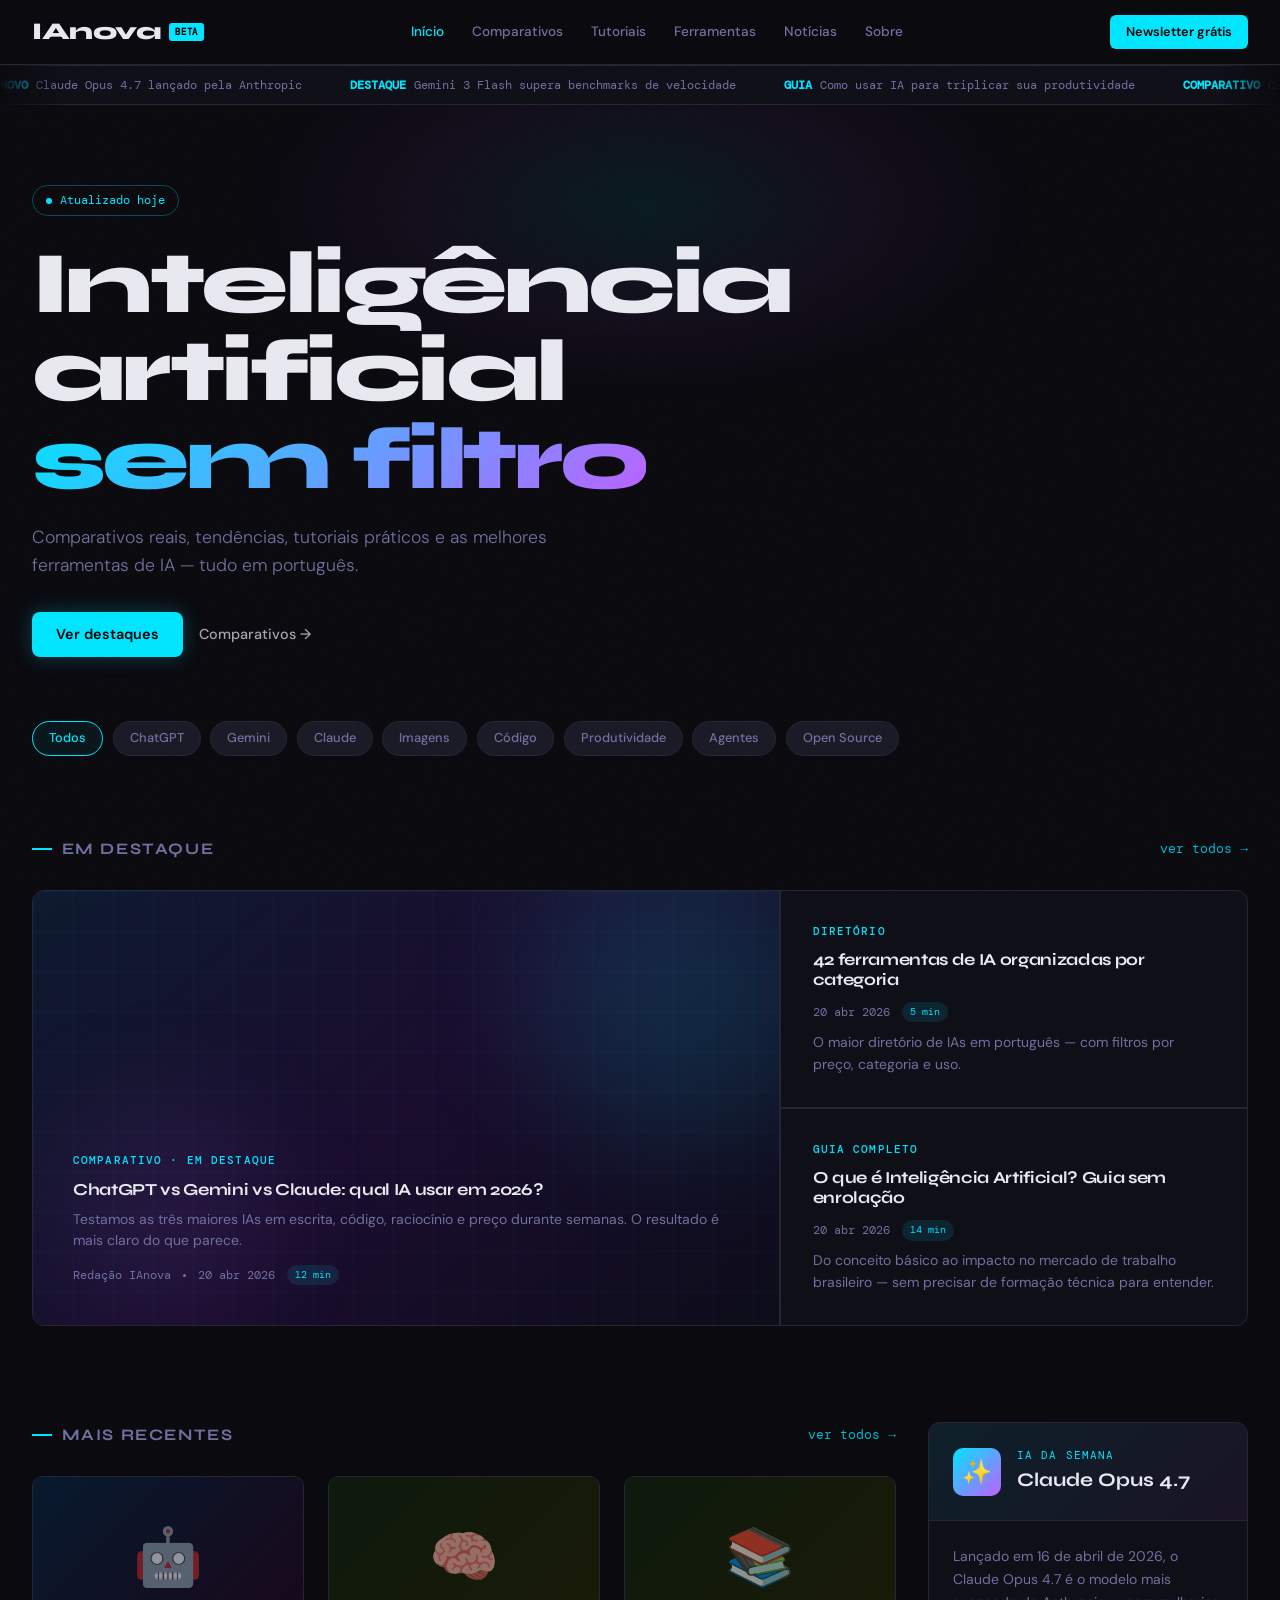
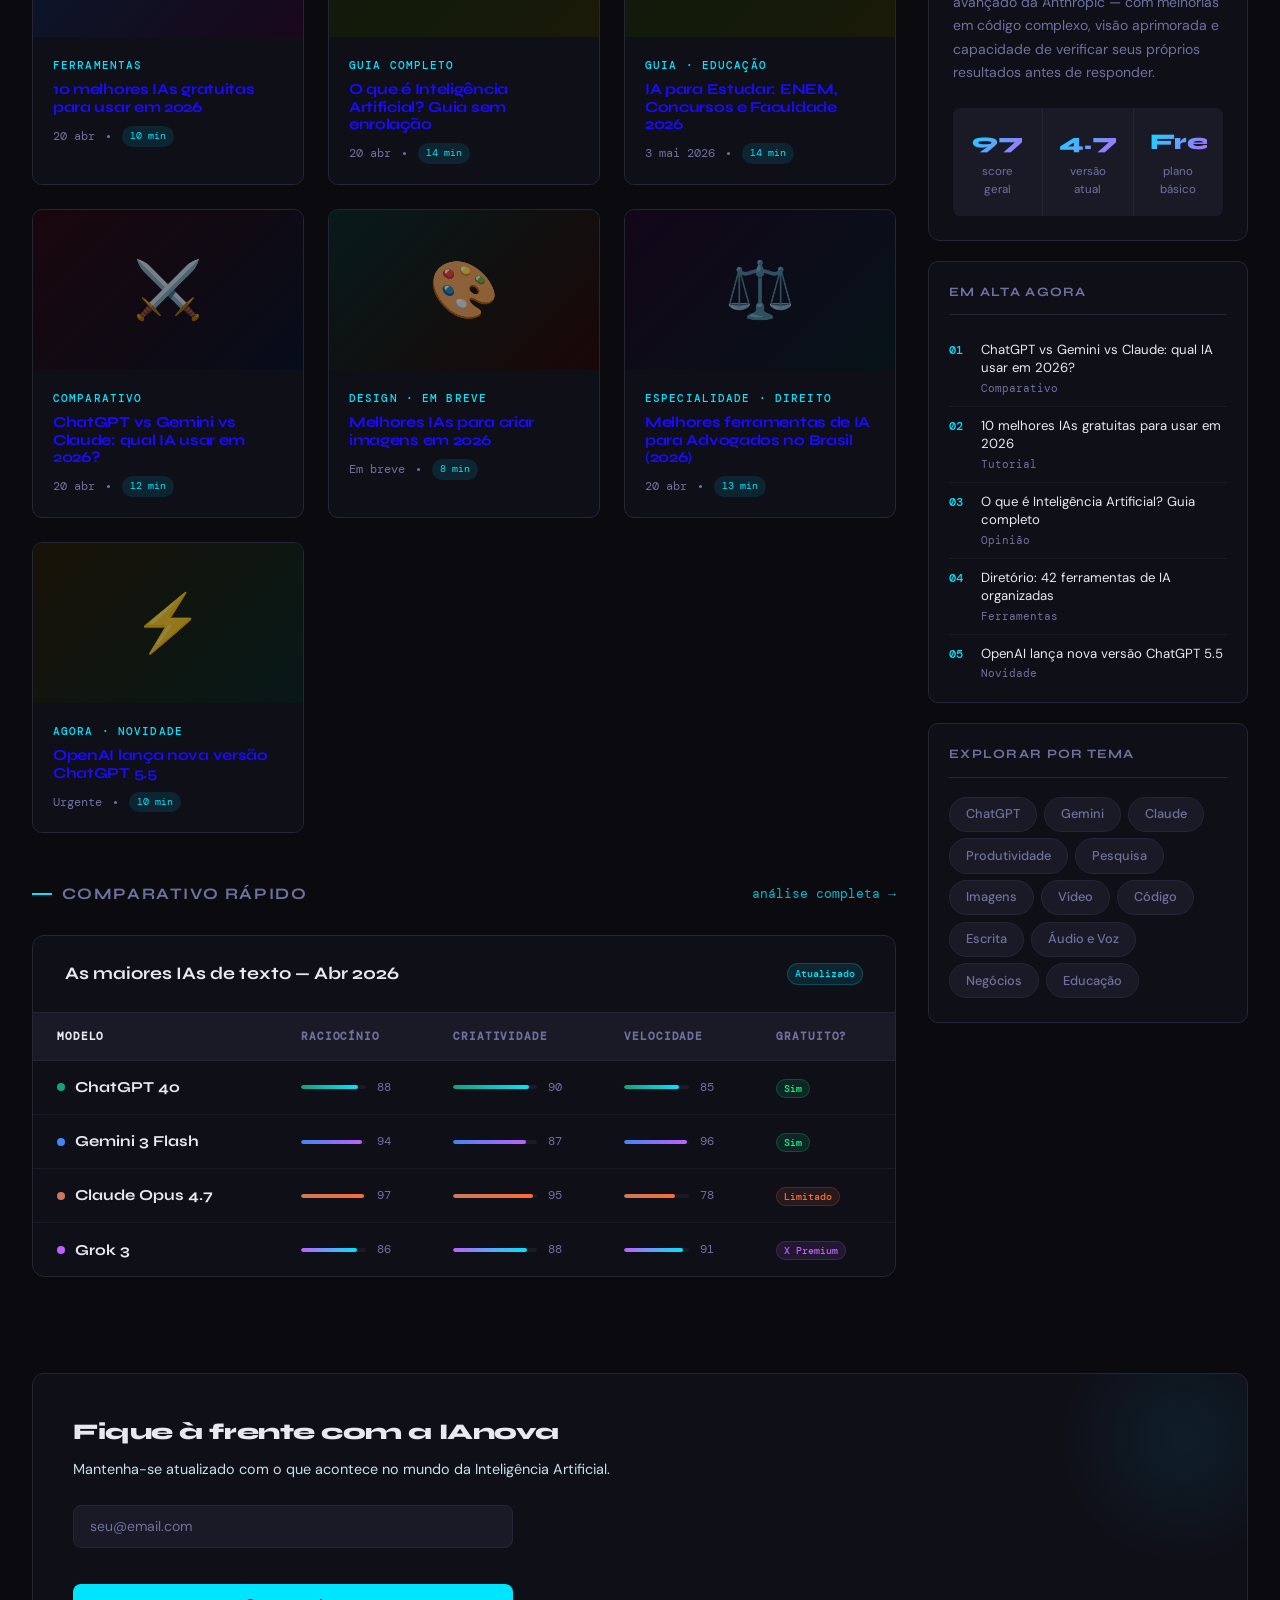
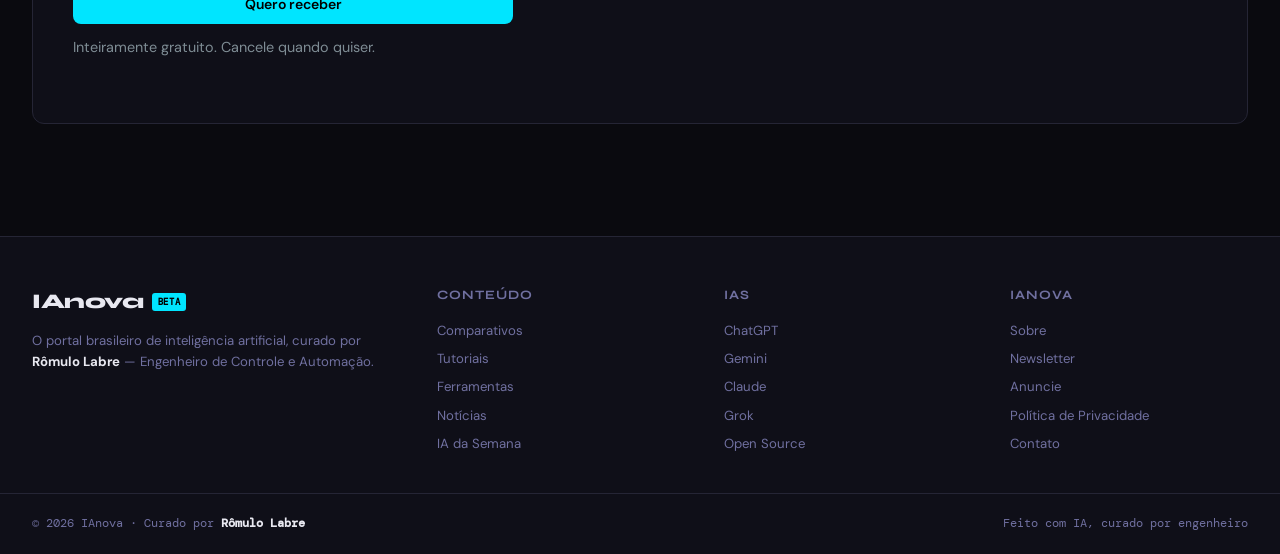
==== commit c1eb5afb: "correções news letter correções news letter" ====
--- a/index.html
+++ b/index.html
@@ -86,11 +86,12 @@
 
   <!-- ═══ PERFORMANCE ═══ -->
   <!-- ═══ CSS GLOBAL ═══ -->
-  <link rel="stylesheet" href="style.css" />
+  <link rel="preload" href="style.css" as="style" onload="this.onload=null;this.rel='stylesheet'">
+  <noscript><link rel="stylesheet" href="style.css"></noscript>
 
   <link rel="preconnect" href="https://fonts.googleapis.com" />
   <link rel="preconnect" href="https://fonts.gstatic.com" crossorigin />
-  <link href="https://fonts.googleapis.com/css2?family=Syne:wght@400;600;700;800&family=DM+Sans:ital,wght@0,300;0,400;0,500;1,300&family=DM+Mono:wght@400;500&display=swap" rel="stylesheet" />
+  <link rel="stylesheet" href="https://fonts.googleapis.com/css2?family=Syne:wght@400;600;700;800&family=DM+Sans:ital,wght@0,300;0,400;0,500;1,300&family=DM+Mono:wght@400;500&display=swap" media="print" onload="this.media='all'">
 
   <!-- Favicon SVG (moderno, funciona na maioria dos browsers) -->
   <link rel="icon" type="image/svg+xml" href="favicon.svg" />
@@ -1377,18 +1378,19 @@
     <h3>Fique à frente com a IAnova</h3>
     <p>Mantenha-se atualizado com o que acontece no mundo da Inteligência Artificial.</p>
     
-  <form id="sib-form" method="POST" action="https://4c934533.sibforms.com/serve/[base64]" data-type="subscription">
+<form id="sib-form" method="POST" action="https://4c934533.sibforms.com/serve/MUIFAH7V4D20gBihCjI8iP0E1fU69_q7A-zCgD5oOQn_vU5lZ6Z46UfW7XJ_LhB5fX7_T0uR5V7XlZ4v" data-type="subscription">
   
-  <!-- Campo de E-mail -->
-  <div class="nl-form">
-    <input class="nl-input" type="text" id="EMAIL" name="EMAIL" autocomplete="off" placeholder="seu@email.com" data-required="true" required />
+  <div class="sib-input sib-form-block">
+    <div class="nl-form">
+      <input class="nl-input" type="email" id="EMAIL" name="EMAIL" autocomplete="off" placeholder="seu@email.com" data-required="true" required />
+    </div>
+    <label class="entry__error entry__error--primary sutil-error-label"></label>
   </div>
-  
-  <label class="entry__error entry__error--primary sutil-error-label"></label>
-
-  <!-- Área do reCAPTCHA (Agora acima do botão) -->
-  <div class="sib-captcha nl-captcha-container">
-    <div class="g-recaptcha sib-visible-recaptcha" id="sib-captcha" data-sitekey="6Leo_BEtAAAAAD--oz3AIOPDMqUXclSjxPy3iVy5" data-callback="handleCaptchaResponse"></div>
+
+  <div class="sib-captcha sib-form-block">
+    <div class="sib-captcha-container nl-captcha-container" id="sib-captcha">
+      <div class="g-recaptcha sib-visible-recaptcha" data-sitekey="6Leo_BEtAAAAAD--oz3AIOPDmQUXclSjxPy3iVy5" data-callback="handleCaptchaResponse"></div>
+    </div>
     <label class="entry__error entry__error--primary sutil-error-label"></label>
   </div>
 
@@ -1463,21 +1465,46 @@
     });
   });
 </script>
-<!-- INTEGRAÇÃO FORMULÁRIO BREVO + RECAPTCHA -->
+
 <script>
-  window.REQUIRED_CODE_ERROR_MESSAGE = 'Escolha um código de país';
-  window.LOCALE = 'pt';
-  window.EMAIL_INVALID_MESSAGE = window.SMS_INVALID_MESSAGE = "A informação fornecida não é válida. Verifique o formato do campo e tente novamente.";
-  window.REQUIRED_ERROR_MESSAGE = "Este campo não pode ser deixado em branco. ";
-  window.GENERIC_INVALID_MESSAGE = "A informação fornecida não é válida. Verifique o formato do campo e tente novamente.";
-
   function handleCaptchaResponse() {
     var event = new Event('captchaChange');
-    document.getElementById('sib-captcha').dispatchEvent(event);
+    var captchaElement = document.getElementById('sib-captcha');
+    if (captchaElement) {
+      captchaElement.dispatchEvent(event);
+    }
   }
+
+  function ativarFormularioBrevo() {
+    // Configurações globais obrigatórias da Brevo
+    window.REQUIRED_CODE_ERROR_MESSAGE = 'Escolha um código de país';
+    window.LOCALE = 'pt';
+    window.EMAIL_INVALID_MESSAGE = window.SMS_INVALID_MESSAGE = "A informação fornecida não é válida. Verifique o formato do campo e tente novamente.";
+    window.REQUIRED_ERROR_MESSAGE = "Este campo não pode ser deixado em branco. ";
+    window.GENERIC_INVALID_MESSAGE = "A informação fornecida não é válida. Verifique o formato do campo e tente novamente.";
+
+    // 1. Injeta a API de Captcha do Google
+    const scriptRecaptcha = document.createElement('script');
+    scriptRecaptcha.src = "https://www.google.com/recaptcha/api.js?hl=pt";
+    scriptRecaptcha.async = true;
+    scriptRecaptcha.defer = true;
+    document.body.appendChild(scriptRecaptcha);
+
+    // 2. Injeta o Script do Formulário Brevo
+    const scriptBrevo = document.createElement('script');
+    scriptBrevo.src = "https://sibforms.com/forms/end-form/build/main.js";
+    scriptBrevo.async = true;
+    document.body.appendChild(scriptBrevo);
+
+    // Desativa os ouvintes após a primeira execução
+    window.removeEventListener('scroll', ativarFormularioBrevo);
+    window.removeEventListener('mousemove', ativarFormularioBrevo);
+    window.removeEventListener('touchstart', ativarFormularioBrevo);
+  }
+
+  window.addEventListener('scroll', ativarFormularioBrevo, { passive: true });
+  window.addEventListener('mousemove', ativarFormularioBrevo);
+  window.addEventListener('touchstart', ativarFormularioBrevo, { passive: true });
 </script>
-
-<script defer src="https://sibforms.com/forms/end-form/build/main.js"></script>
-<script src="https://www.google.com/recaptcha/api.js?hl=pt"></script>
 </body>
-</html>
+</html>
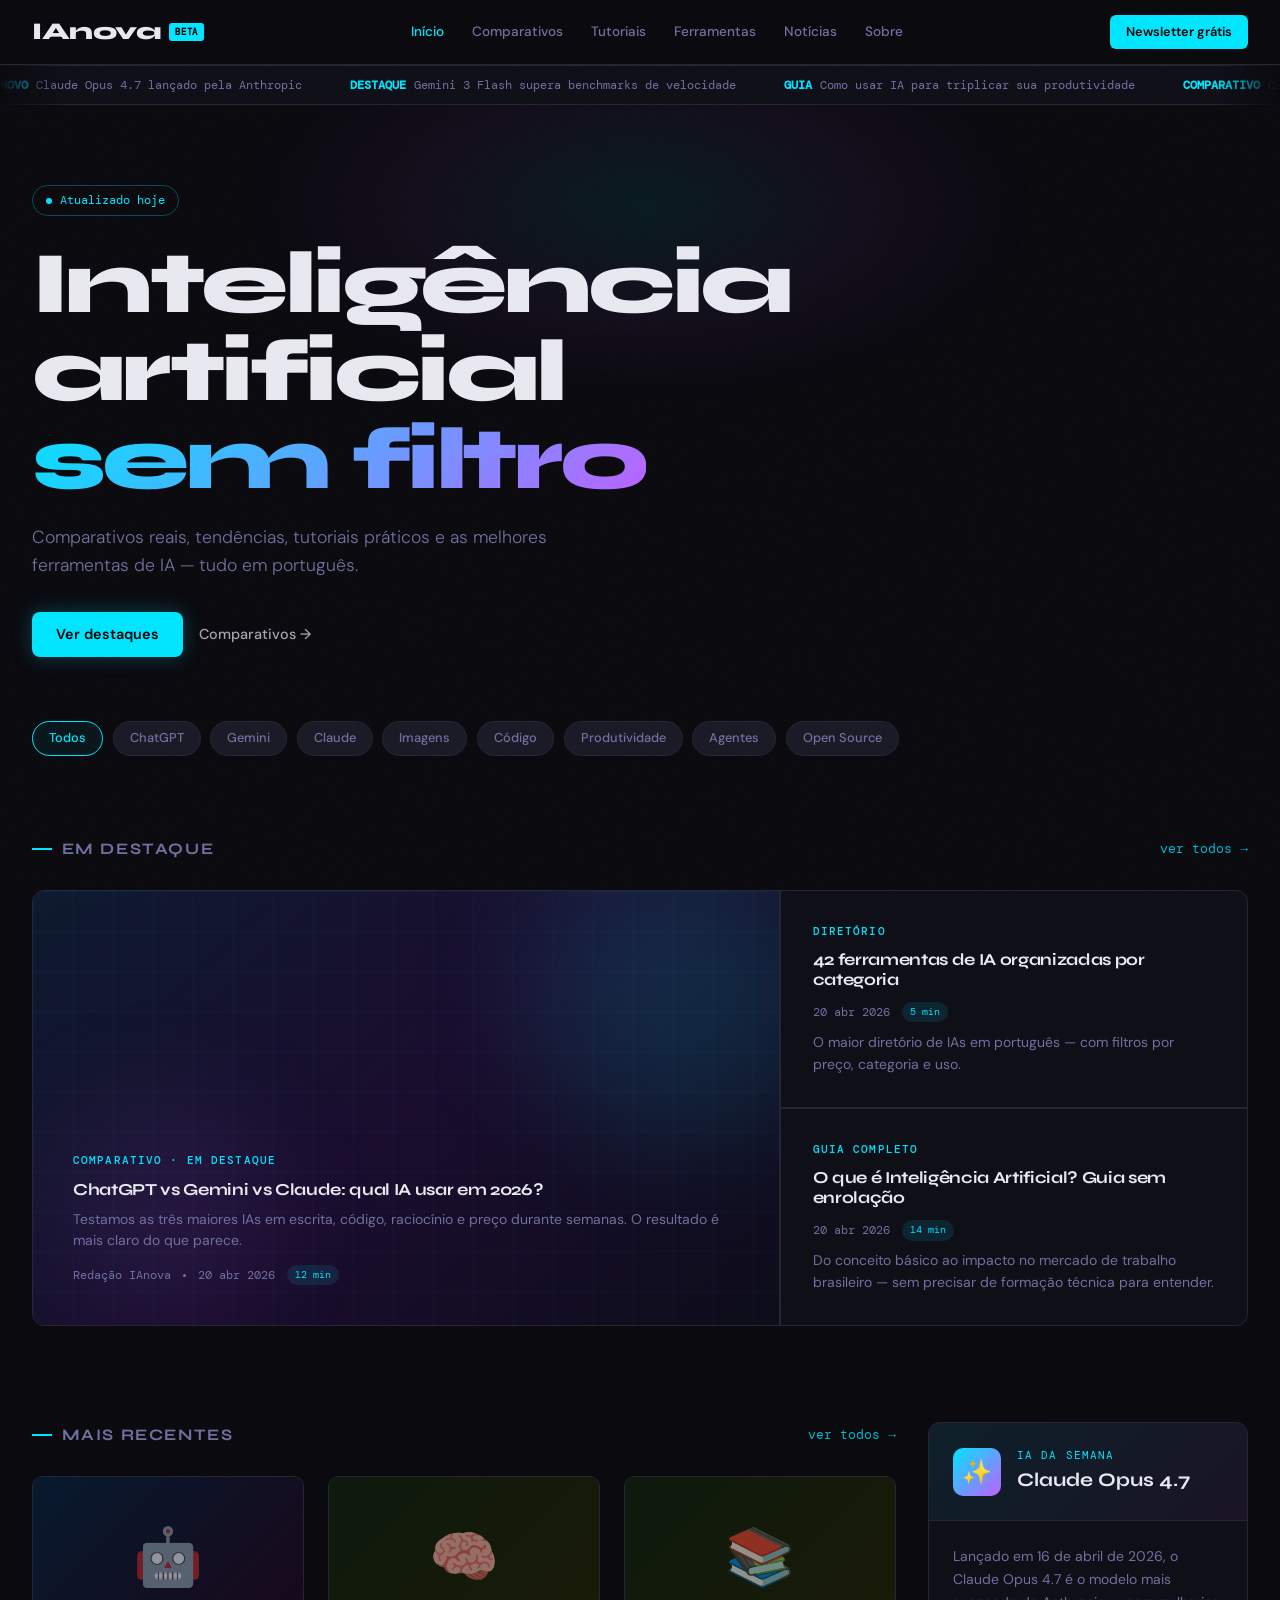
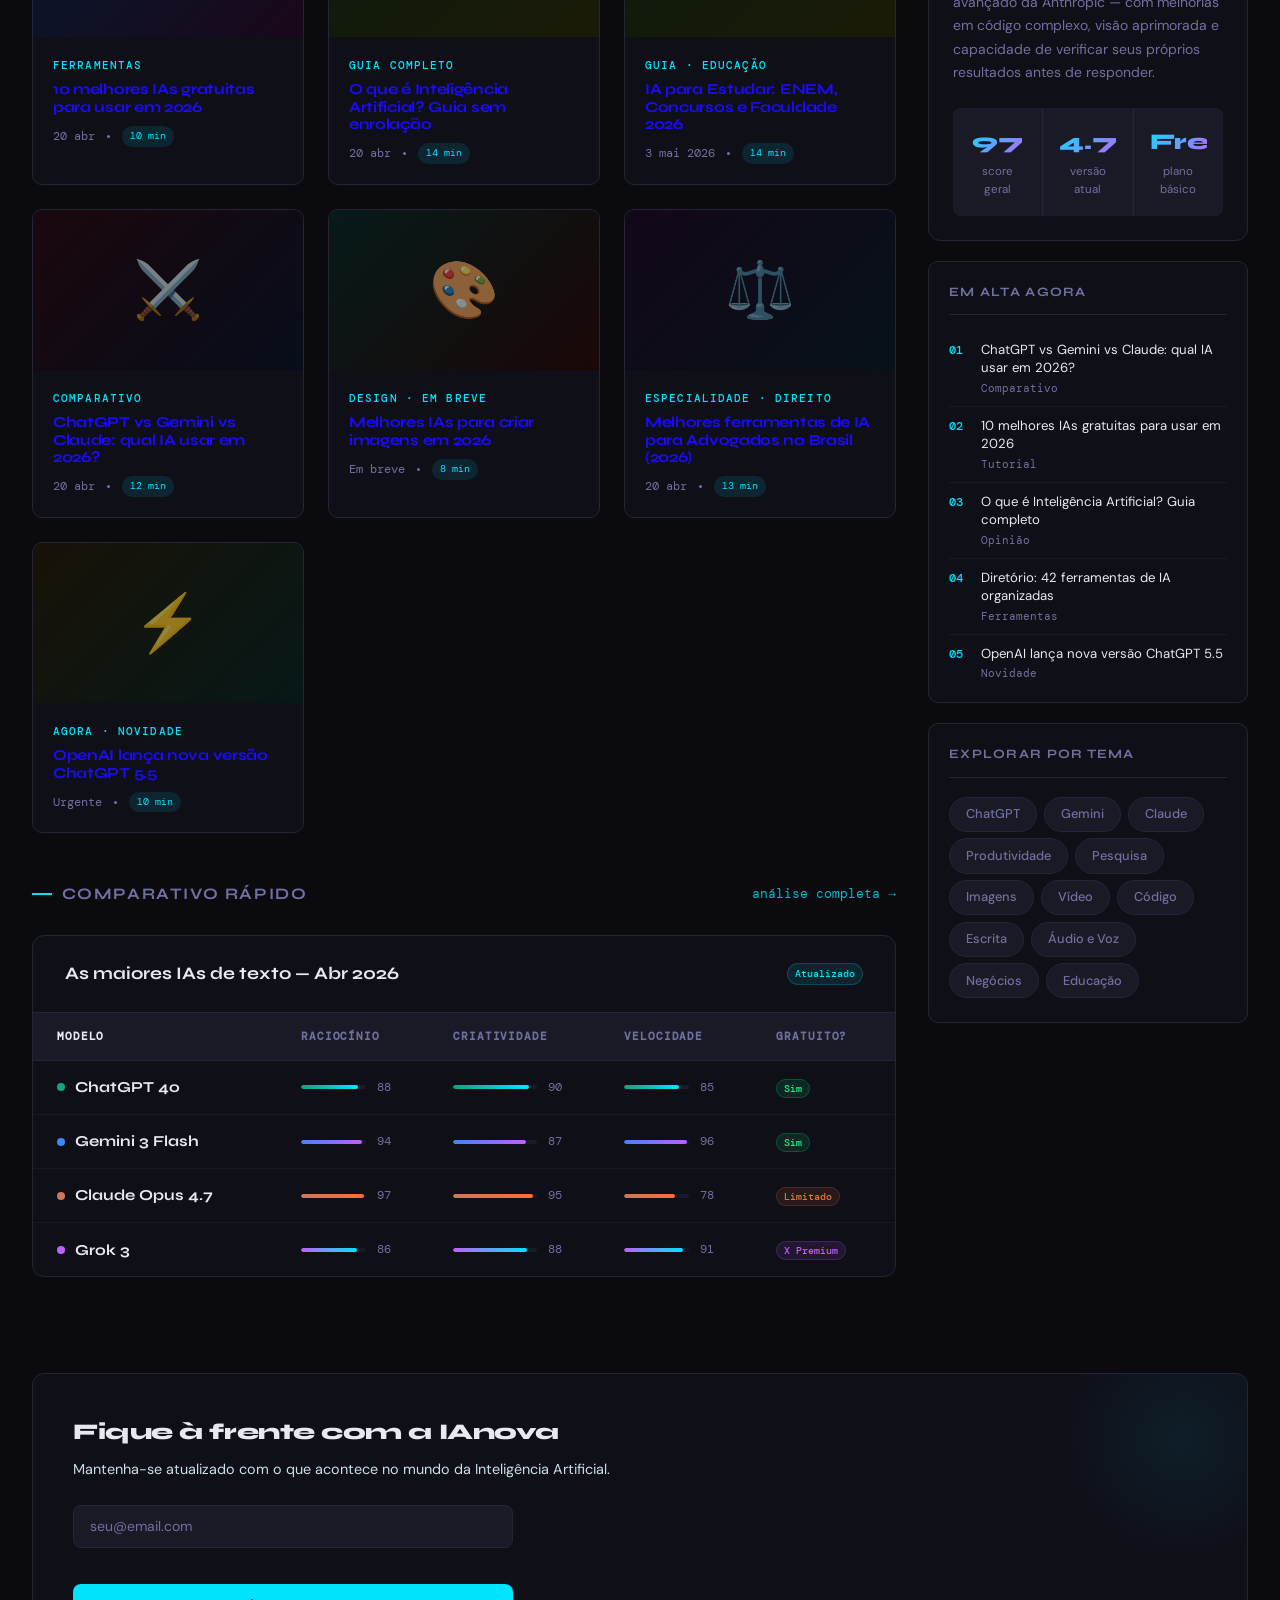
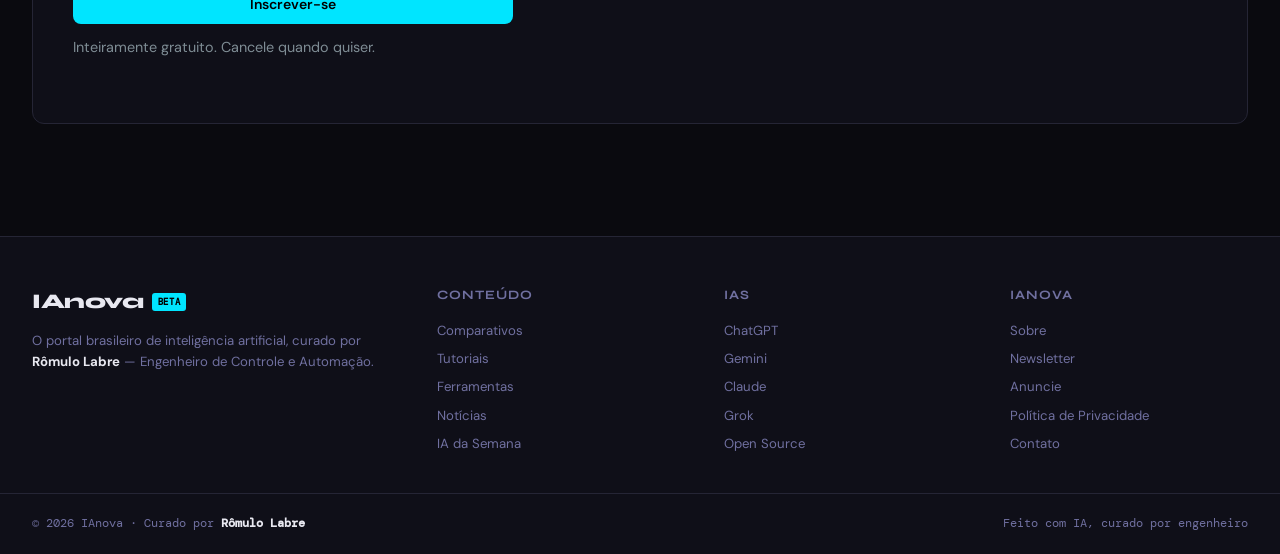
==== commit ec691896: "correção newletter correção newletter" ====
--- a/index.html
+++ b/index.html
@@ -1388,18 +1388,15 @@
   </div>
 
   <div class="sib-captcha sib-form-block">
-    <div class="sib-captcha-container nl-captcha-container" id="sib-captcha">
-      <div class="g-recaptcha sib-visible-recaptcha" data-sitekey="6Leo_BEtAAAAAD--oz3AIOPDmQUXclSjxPy3iVy5" data-callback="handleCaptchaResponse"></div>
+    <div class="sib-captcha-container nl-captcha-container">
+      <div class="g-recaptcha sib-visible-recaptcha" id="sib-captcha" data-sitekey="6Leo_BEtAAAAAD--oz3AIOPDmQUXclSjxPy3iVy5" data-callback="handleCaptchaResponse"></div>
     </div>
     <label class="entry__error entry__error--primary sutil-error-label"></label>
   </div>
 
-  <!-- Botão de Envio (Posicionado abaixo do Captcha) -->
-  <button class="nl-btn nl-btn-block" type="submit" form="sib-form">Quero receber</button>
-
-  <!-- Inputs Ocultos de Controle Anti-Spam -->
-  <input type="text" name="email_address_check" value="" class="input--hidden" style="display:none !important;">
-  <input type="hidden" name="locale" value="pt">
+  <div class="sib-form-block">
+    <button class="nl-btn" form="sib-form" type="submit">Inscrever-se</button>
+  </div>
 </form>
 
     <p class="nl-disclaimer">Inteiramente gratuito. Cancele quando quiser.</p>
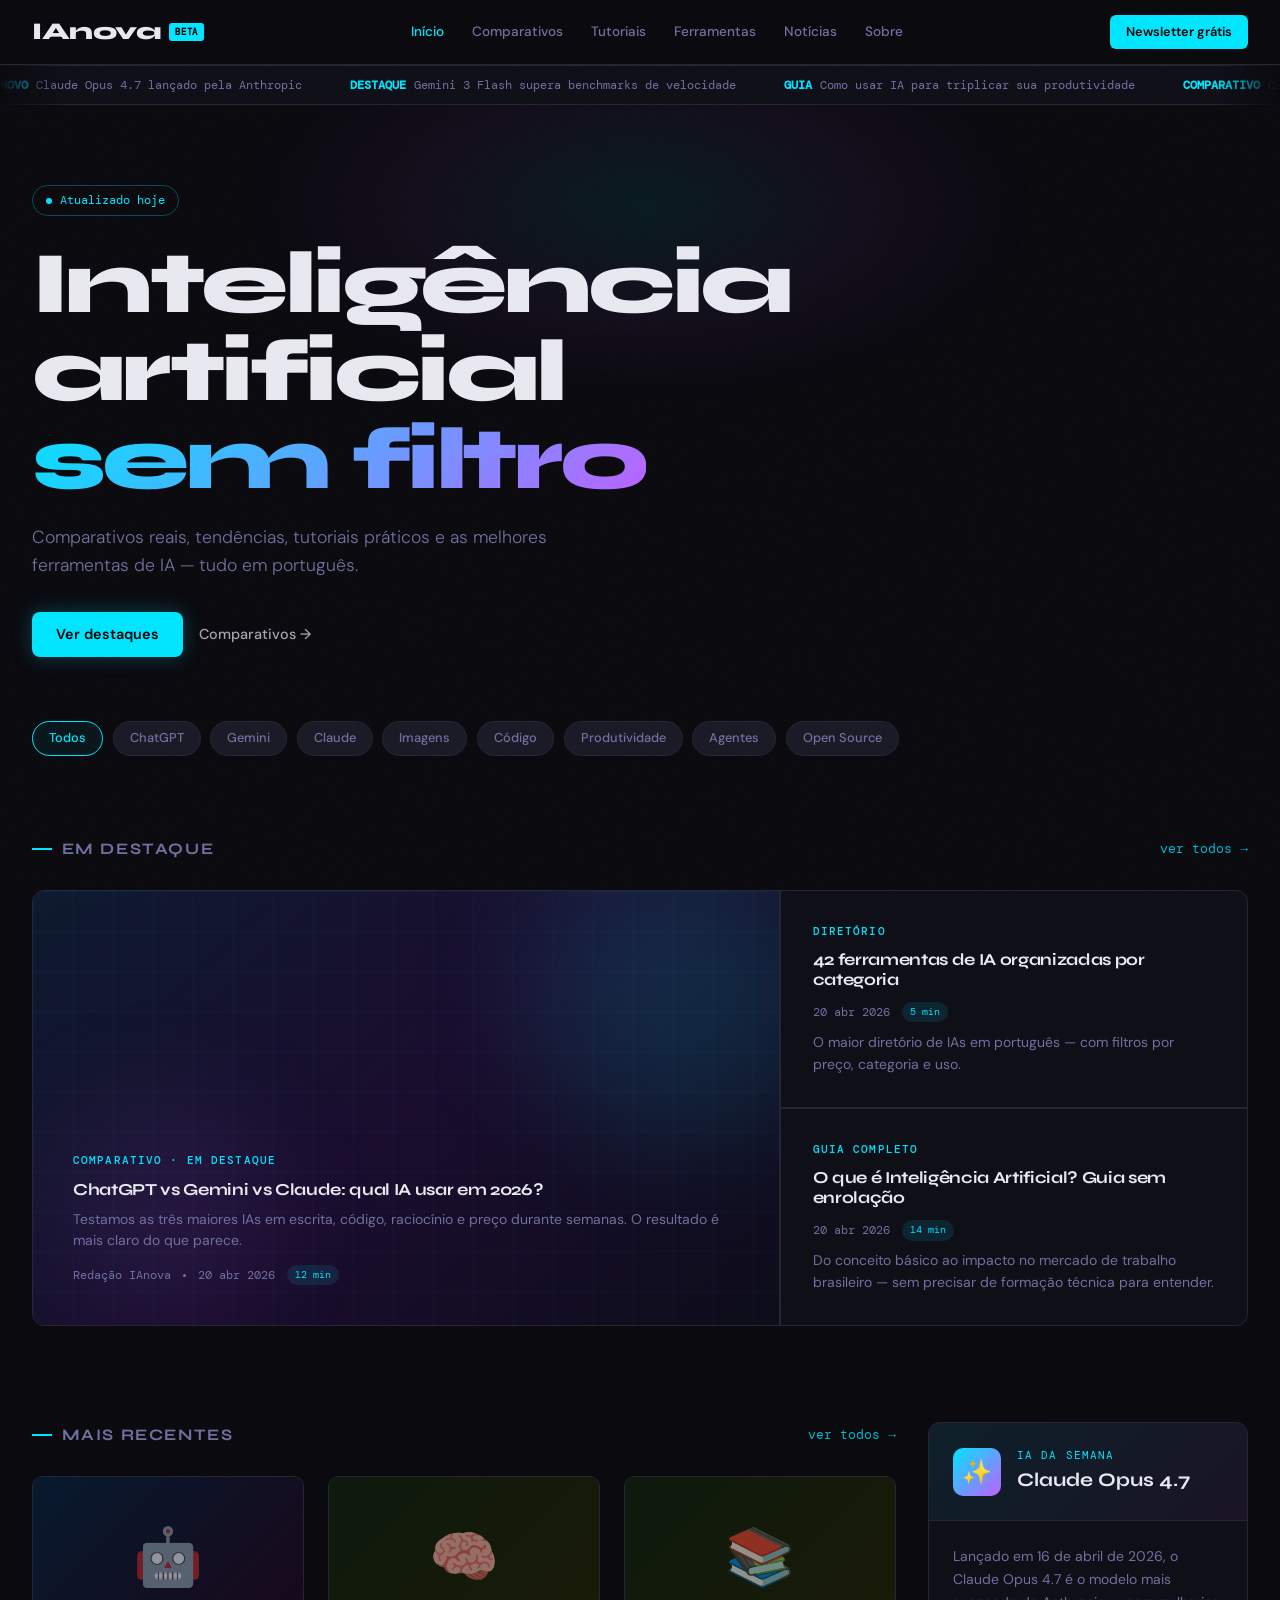
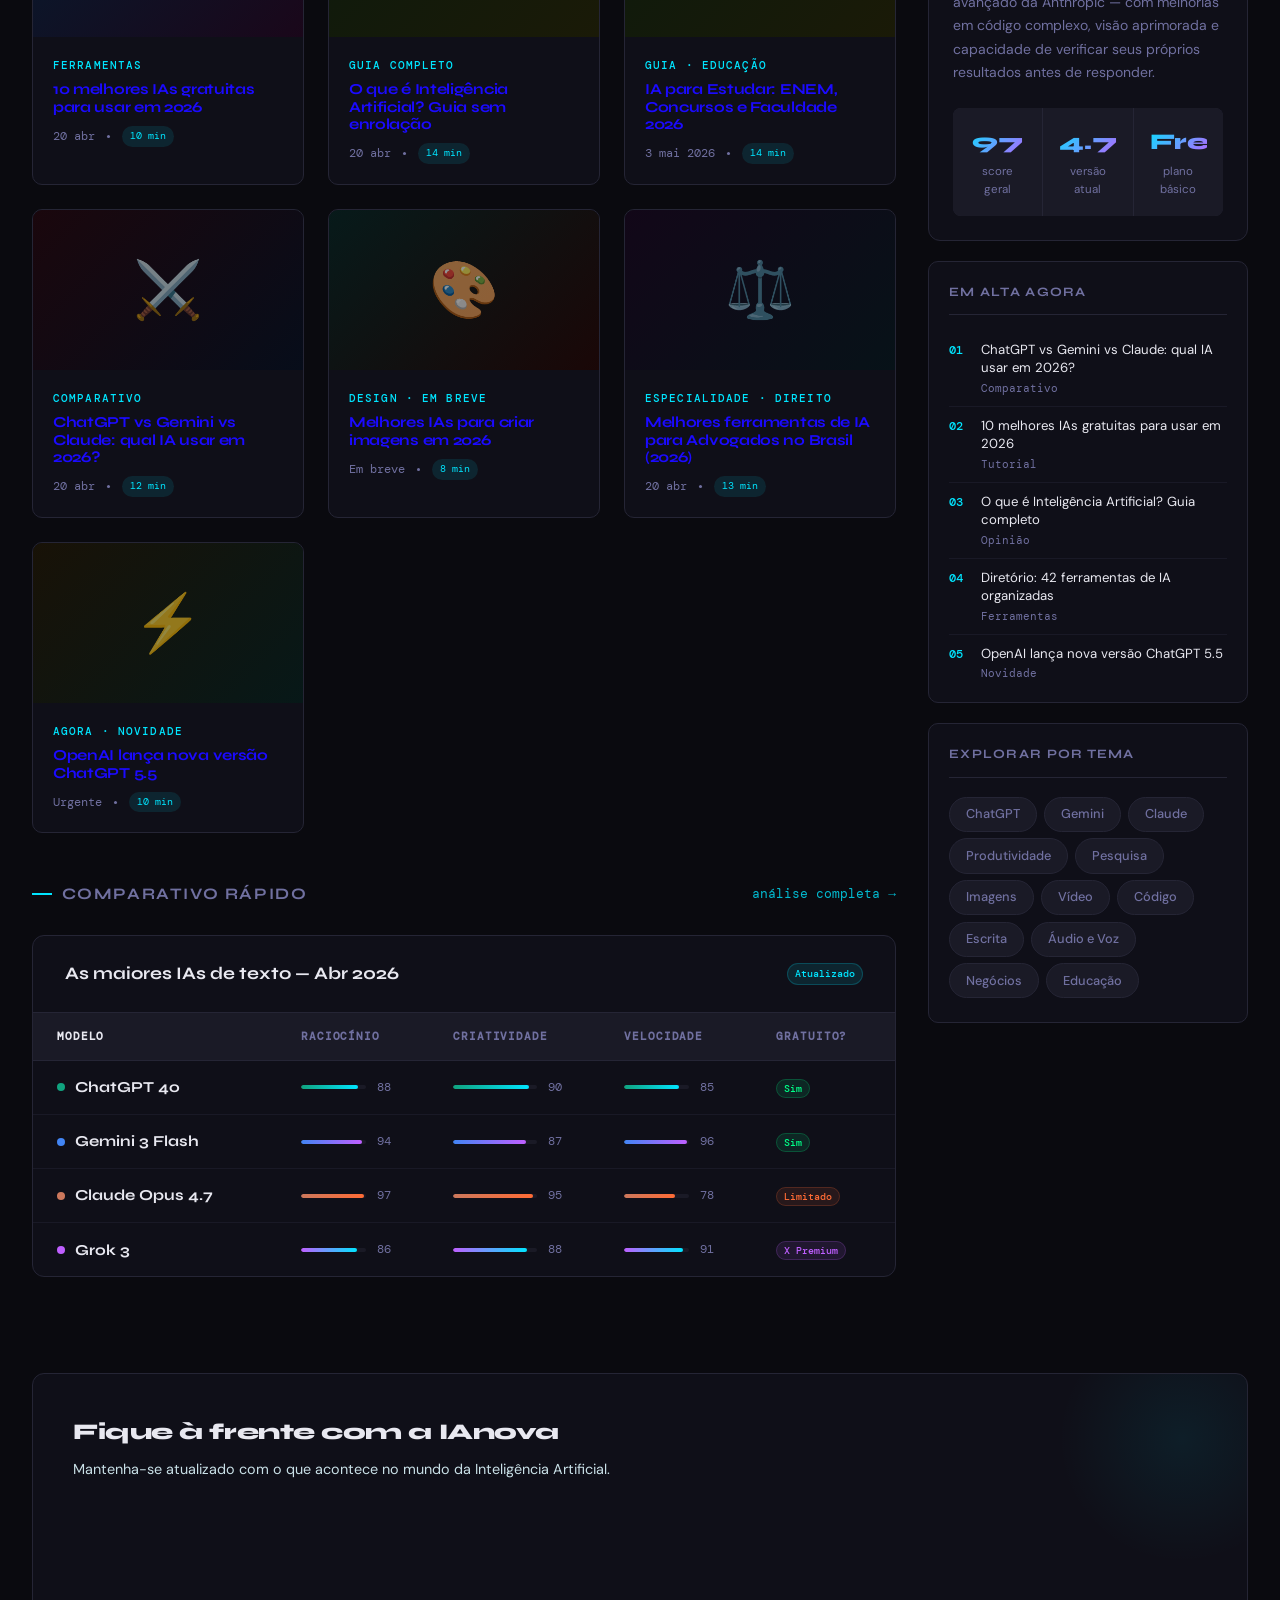
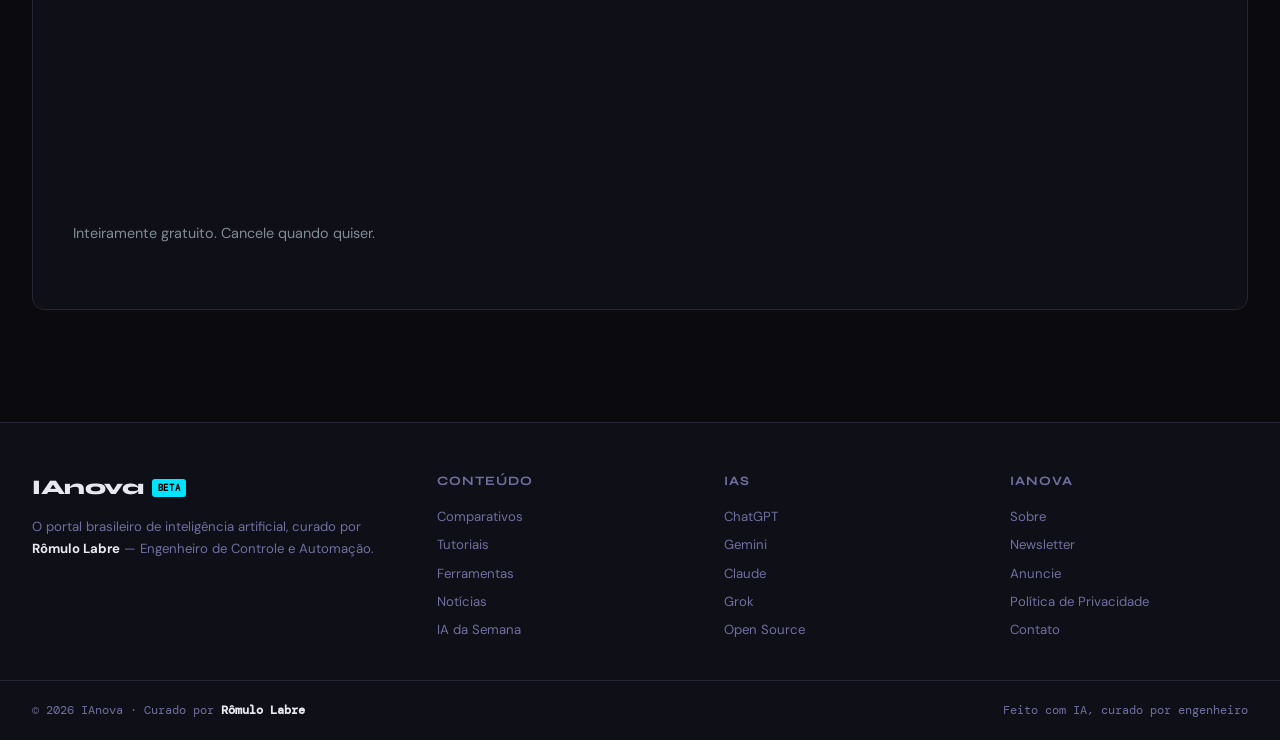
==== commit a4cb8812: "nova tentativa de corrigir news letter nova tentativa de corrigir news letter" ====
--- a/index.html
+++ b/index.html
@@ -1365,40 +1365,17 @@
 <!-- NEWSLETTER (Substituído com integração Brevo) -->
 <section class="section" id="newsletter">
   <div class="newsletter">
-    
-    <!-- Mensagens de Feedback controladas pelo Script da Brevo -->
-    <div id="error-message" class="sib-form-message-panel msg-feedback msg-error" style="display:none;">
-      <span class="sib-form-message-panel__inner-text">Sua assinatura não pôde ser validada.</span>
-    </div>
-
-    <div id="success-message" class="sib-form-message-panel msg-feedback msg-success" style="display:none;">
-      <span class="sib-form-message-panel__inner-text">Você realizou sua assinatura com sucesso.</span>
-    </div>
-
     <h3>Fique à frente com a IAnova</h3>
     <p>Mantenha-se atualizado com o que acontece no mundo da Inteligência Artificial.</p>
-    
-<form id="sib-form" method="POST" action="https://4c934533.sibforms.com/serve/MUIFAH7V4D20gBihCjI8iP0E1fU69_q7A-zCgD5oOQn_vU5lZ6Z46UfW7XJ_LhB5fX7_T0uR5V7XlZ4v" data-type="subscription">
-  
-  <div class="sib-input sib-form-block">
-    <div class="nl-form">
-      <input class="nl-input" type="email" id="EMAIL" name="EMAIL" autocomplete="off" placeholder="seu@email.com" data-required="true" required />
-    </div>
-    <label class="entry__error entry__error--primary sutil-error-label"></label>
-  </div>
-
-  <div class="sib-captcha sib-form-block">
-    <div class="sib-captcha-container nl-captcha-container">
-      <div class="g-recaptcha sib-visible-recaptcha" id="sib-captcha" data-sitekey="6Leo_BEtAAAAAD--oz3AIOPDmQUXclSjxPy3iVy5" data-callback="handleCaptchaResponse"></div>
-    </div>
-    <label class="entry__error entry__error--primary sutil-error-label"></label>
-  </div>
-
-  <div class="sib-form-block">
-    <button class="nl-btn" form="sib-form" type="submit">Inscrever-se</button>
-  </div>
-</form>
-
+    <iframe
+      width="540"
+      height="305"
+      src="https://4c934533.sibforms.com/v2/serve/[base64]"
+      frameborder="0"
+      scrolling="auto"
+      allowfullscreen
+      style="display:block;margin:0 auto;max-width:100%;border-radius:12px;">
+    </iframe>
     <p class="nl-disclaimer">Inteiramente gratuito. Cancele quando quiser.</p>
   </div>
 </section>
@@ -1463,45 +1440,5 @@
   });
 </script>
 
-<script>
-  function handleCaptchaResponse() {
-    var event = new Event('captchaChange');
-    var captchaElement = document.getElementById('sib-captcha');
-    if (captchaElement) {
-      captchaElement.dispatchEvent(event);
-    }
-  }
-
-  function ativarFormularioBrevo() {
-    // Configurações globais obrigatórias da Brevo
-    window.REQUIRED_CODE_ERROR_MESSAGE = 'Escolha um código de país';
-    window.LOCALE = 'pt';
-    window.EMAIL_INVALID_MESSAGE = window.SMS_INVALID_MESSAGE = "A informação fornecida não é válida. Verifique o formato do campo e tente novamente.";
-    window.REQUIRED_ERROR_MESSAGE = "Este campo não pode ser deixado em branco. ";
-    window.GENERIC_INVALID_MESSAGE = "A informação fornecida não é válida. Verifique o formato do campo e tente novamente.";
-
-    // 1. Injeta a API de Captcha do Google
-    const scriptRecaptcha = document.createElement('script');
-    scriptRecaptcha.src = "https://www.google.com/recaptcha/api.js?hl=pt";
-    scriptRecaptcha.async = true;
-    scriptRecaptcha.defer = true;
-    document.body.appendChild(scriptRecaptcha);
-
-    // 2. Injeta o Script do Formulário Brevo
-    const scriptBrevo = document.createElement('script');
-    scriptBrevo.src = "https://sibforms.com/forms/end-form/build/main.js";
-    scriptBrevo.async = true;
-    document.body.appendChild(scriptBrevo);
-
-    // Desativa os ouvintes após a primeira execução
-    window.removeEventListener('scroll', ativarFormularioBrevo);
-    window.removeEventListener('mousemove', ativarFormularioBrevo);
-    window.removeEventListener('touchstart', ativarFormularioBrevo);
-  }
-
-  window.addEventListener('scroll', ativarFormularioBrevo, { passive: true });
-  window.addEventListener('mousemove', ativarFormularioBrevo);
-  window.addEventListener('touchstart', ativarFormularioBrevo, { passive: true });
-</script>
 </body>
 </html>
